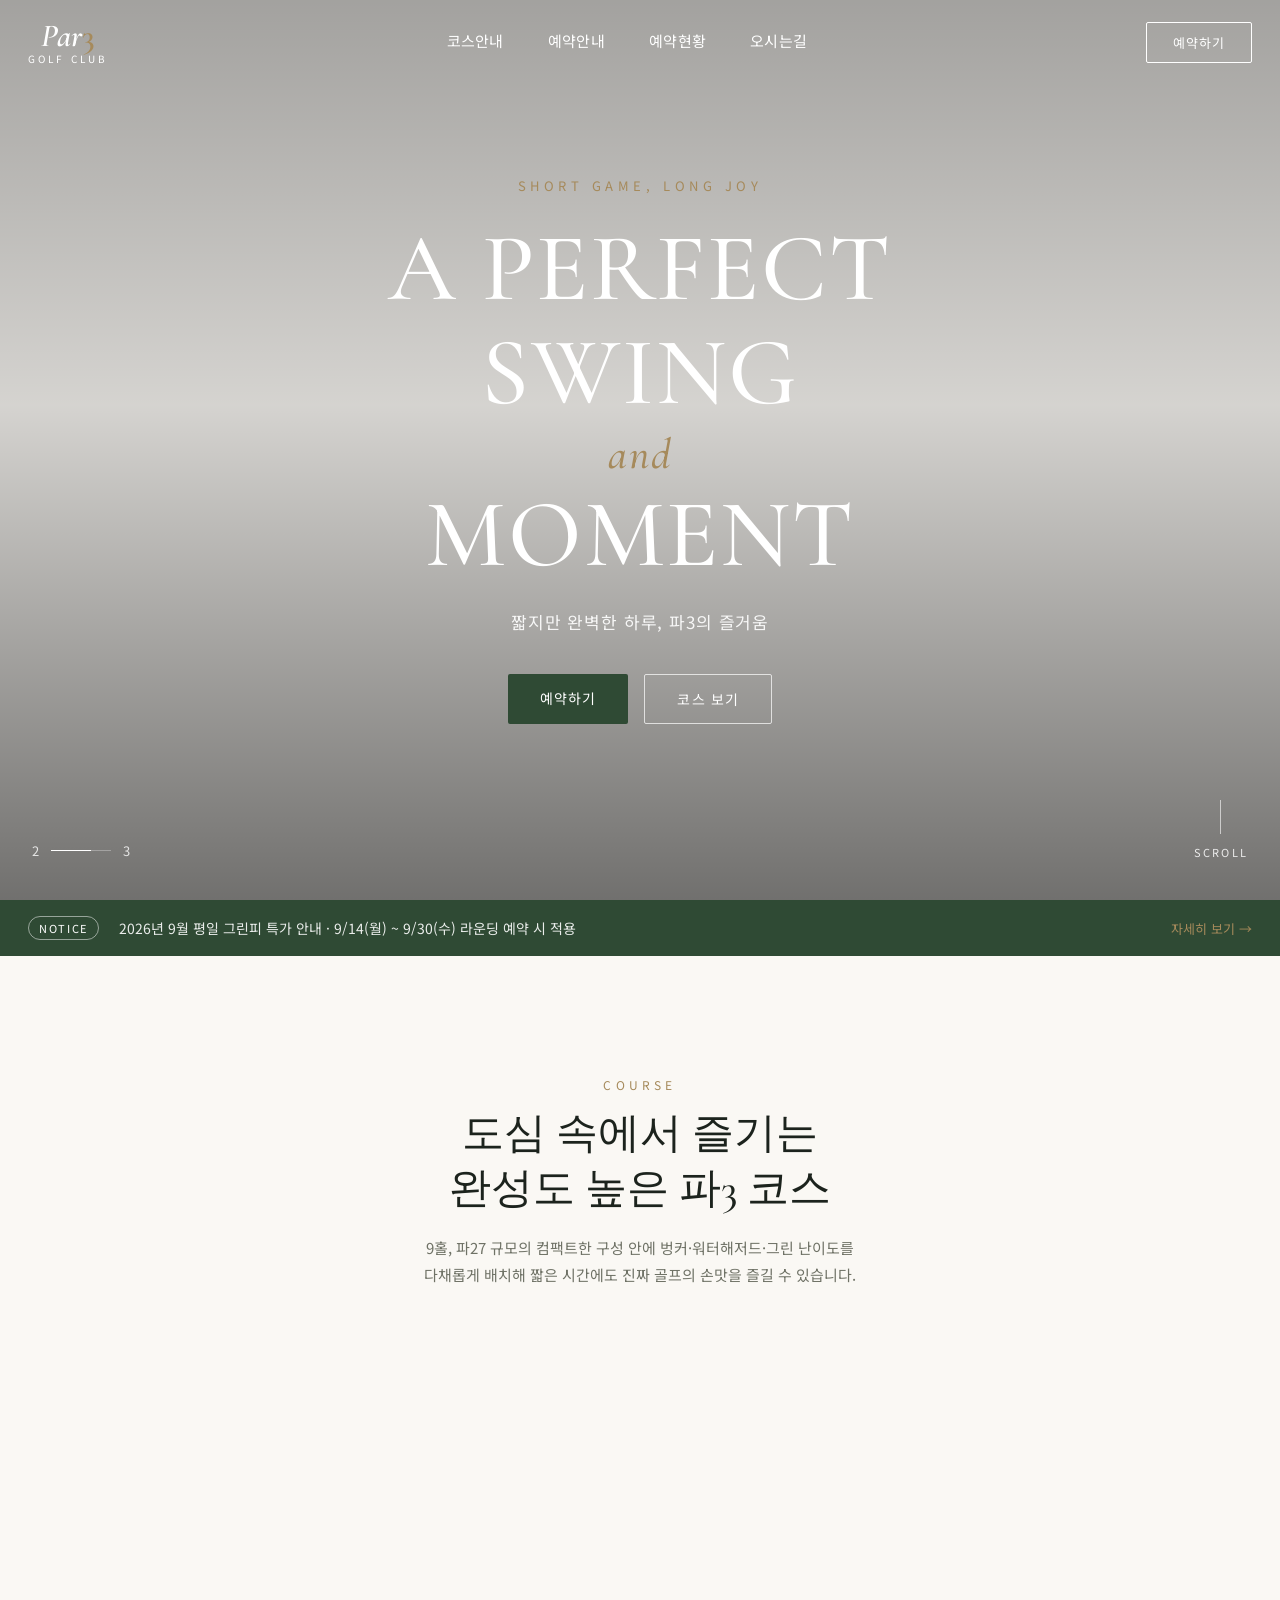
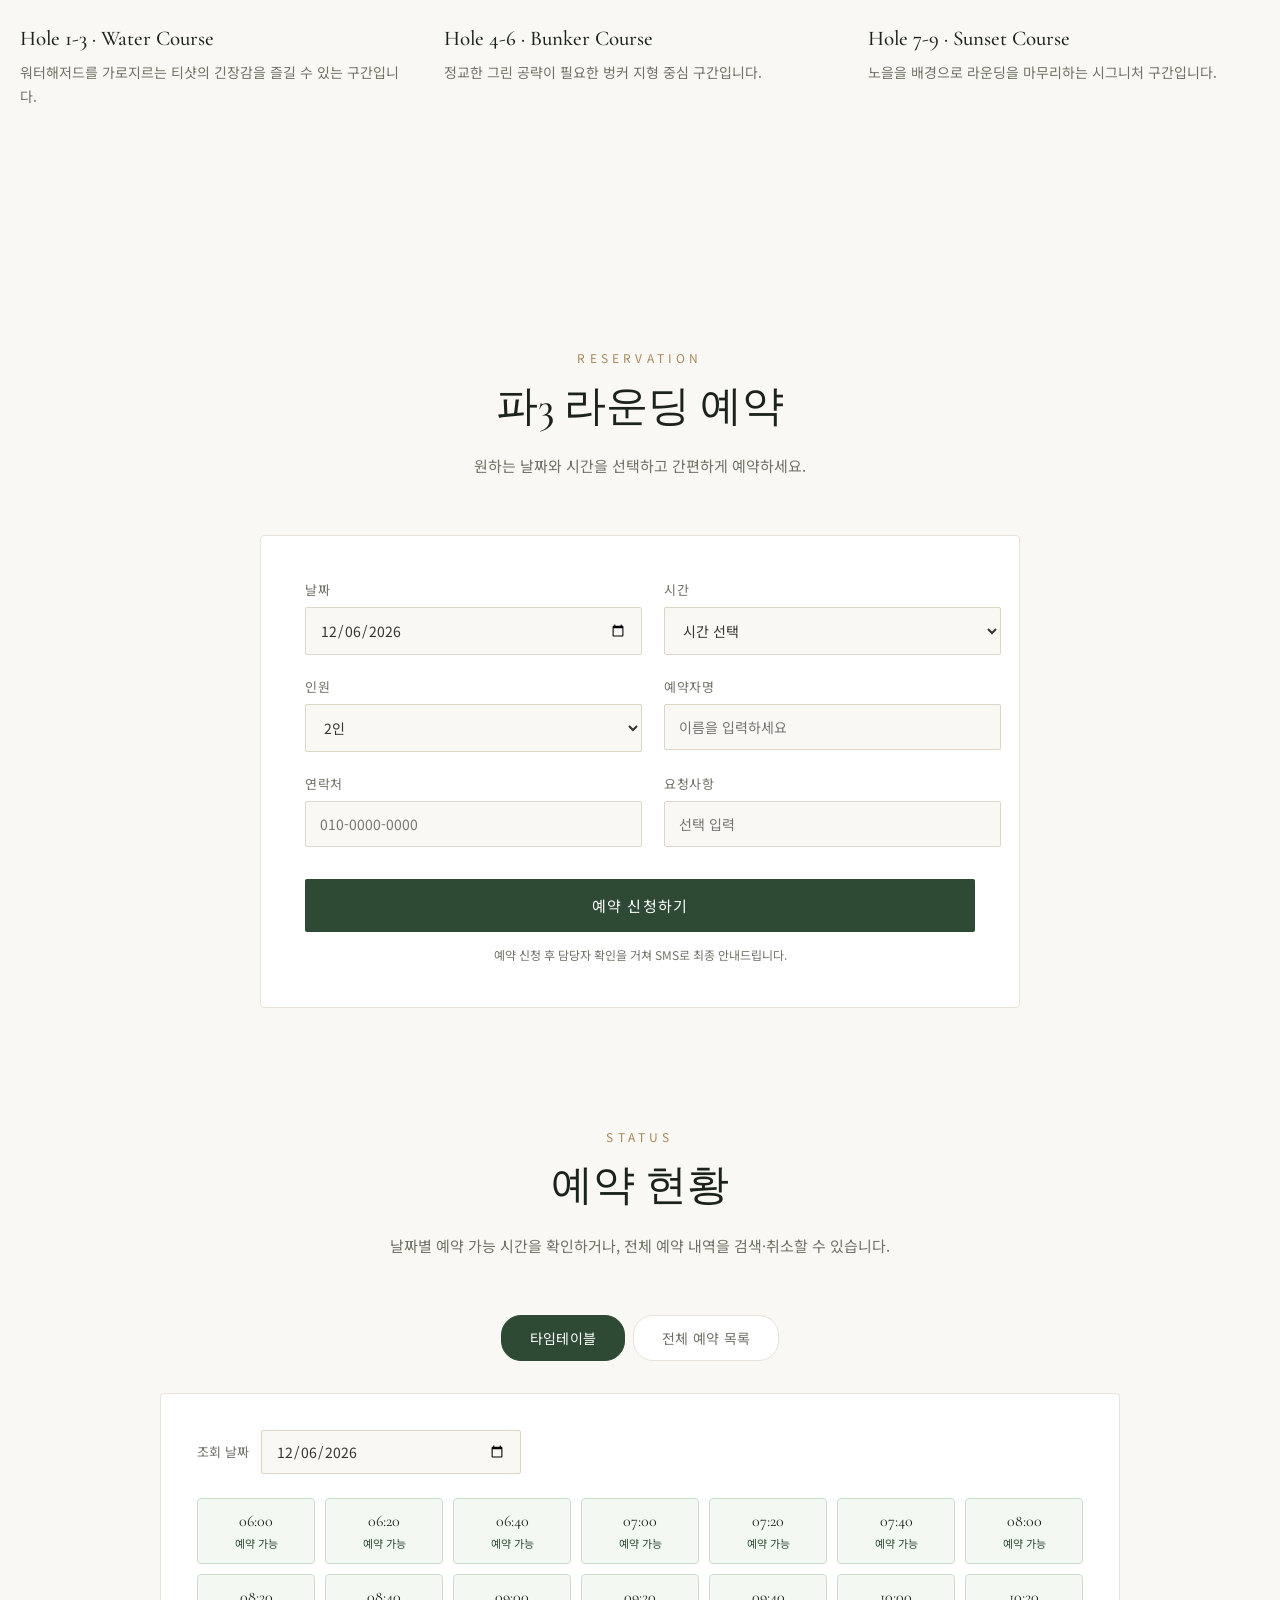
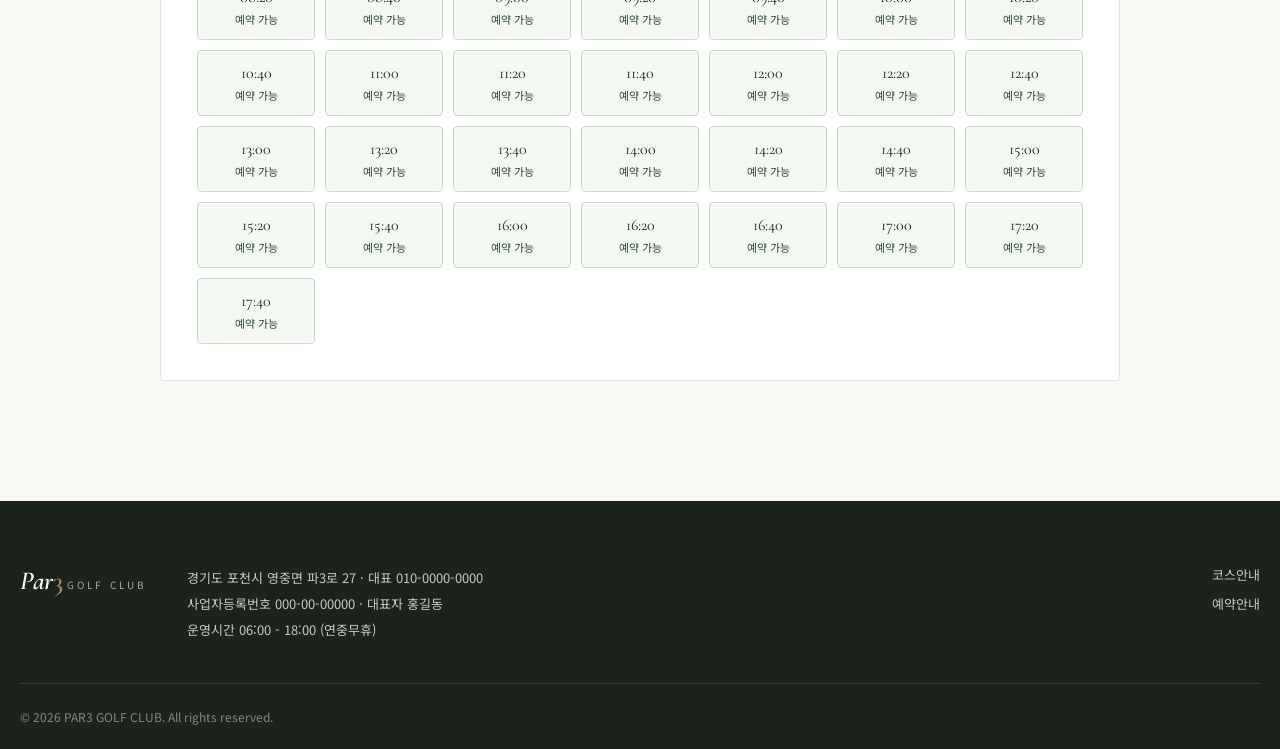
==== index.html @ cf3249df "Implement reservation system per requirements spec (FR-01~FR-07) - FR-01: localStorage 기반 예약 등록, 필수값" ====
<!DOCTYPE html>
<html lang="ko">
<head>
<meta charset="UTF-8">
<meta name="viewport" content="width=device-width, initial-scale=1.0">
<title>PAR3 GOLF CLUB | 파3 골프클럽 예약</title>
<link rel="preconnect" href="https://fonts.googleapis.com">
<link rel="preconnect" href="https://fonts.gstatic.com" crossorigin>
<link href="https://fonts.googleapis.com/css2?family=Cormorant+Garamond:ital,wght@0,400;0,500;0,600;1,500&family=Noto+Sans+KR:wght@300;400;500;600;700&display=swap" rel="stylesheet">
<link rel="stylesheet" href="css/style.css">
</head>
<body>

<!-- Header -->
<header class="header" id="header">
  <div class="header-inner">
    <button class="hamburger" id="hamburgerBtn" aria-label="메뉴 열기">
      <span></span><span></span><span></span>
    </button>

    <a href="#top" class="logo">
      <span class="logo-main">Par<em>3</em></span>
      <span class="logo-sub">GOLF CLUB</span>
    </a>

    <nav class="nav" id="mainNav">
      <a href="#course">코스안내</a>
      <a href="#reserve">예약안내</a>
      <a href="#status">예약현황</a>
      <a href="#location">오시는길</a>
    </nav>

    <a href="#reserve" class="btn btn-outline header-cta">예약하기</a>
  </div>
</header>

<!-- Mobile Nav Overlay -->
<div class="mobile-nav" id="mobileNav">
  <button class="mobile-nav-close" id="mobileNavClose" aria-label="메뉴 닫기">&times;</button>
  <nav>
    <a href="#course">코스안내</a>
    <a href="#reserve">예약안내</a>
    <a href="#status">예약현황</a>
    <a href="#location">오시는길</a>
  </nav>
</div>

<!-- Hero -->
<section class="hero" id="top">
  <div class="hero-slides" id="heroSlides">
    <div class="hero-slide is-active" style="background-image:url('https://images.unsplash.com/photo-1592919505780-303950717480?q=80&w=1920&auto=format&fit=crop')"></div>
    <div class="hero-slide" style="background-image:url('https://loremflickr.com/1920/1080/golfcourse?lock=201')"></div>
    <div class="hero-slide" style="background-image:url('https://loremflickr.com/1920/1080/golfcourse?lock=202')"></div>
  </div>
  <div class="hero-overlay"></div>

  <div class="hero-content">
    <p class="hero-eyebrow">SHORT GAME, LONG JOY</p>
    <h1 class="hero-title">A PERFECT<br>SWING<span class="hero-and">and</span>MOMENT</h1>
    <p class="hero-desc">짧지만 완벽한 하루, 파3의 즐거움</p>
    <div class="hero-actions">
      <a href="#reserve" class="btn btn-solid">예약하기</a>
      <a href="#course" class="btn btn-ghost">코스 보기</a>
    </div>
  </div>

  <div class="hero-pager">
    <span class="hero-pager-current" id="pagerCurrent">1</span>
    <span class="hero-pager-bar"><span id="pagerBar"></span></span>
    <span class="hero-pager-total">3</span>
  </div>

  <button class="scroll-down" id="scrollDown" aria-label="아래로 스크롤">
    <span></span>SCROLL
  </button>
</section>

<!-- Notice bar -->
<section class="notice">
  <div class="notice-inner">
    <span class="notice-tag">NOTICE</span>
    <p>2026년 9월 평일 그린피 특가 안내 · 9/14(월) ~ 9/30(수) 라운딩 예약 시 적용</p>
    <a href="#reserve">자세히 보기 →</a>
  </div>
</section>

<!-- Course intro -->
<section class="course" id="course">
  <div class="section-head">
    <p class="section-eyebrow">COURSE</p>
    <h2>도심 속에서 즐기는<br>완성도 높은 파3 코스</h2>
    <p class="section-desc">9홀, 파27 규모의 컴팩트한 구성 안에 벙커·워터해저드·그린 난이도를<br>다채롭게 배치해 짧은 시간에도 진짜 골프의 손맛을 즐길 수 있습니다.</p>
  </div>

  <div class="course-grid">
    <article class="course-card">
      <div class="course-card-img" style="background-image:url('https://loremflickr.com/1200/800/golfcourse?lock=101')"></div>
      <h3>Hole 1-3 &middot; Water Course</h3>
      <p>워터해저드를 가로지르는 티샷의 긴장감을 즐길 수 있는 구간입니다.</p>
    </article>
    <article class="course-card">
      <div class="course-card-img" style="background-image:url('https://loremflickr.com/1200/800/golfcourse?lock=102')"></div>
      <h3>Hole 4-6 &middot; Bunker Course</h3>
      <p>정교한 그린 공략이 필요한 벙커 지형 중심 구간입니다.</p>
    </article>
    <article class="course-card">
      <div class="course-card-img" style="background-image:url('https://loremflickr.com/1200/800/golfcourse?lock=103')"></div>
      <h3>Hole 7-9 &middot; Sunset Course</h3>
      <p>노을을 배경으로 라운딩을 마무리하는 시그니처 구간입니다.</p>
    </article>
  </div>
</section>

<!-- Reservation -->
<section class="reserve" id="reserve">
  <div class="section-head">
    <p class="section-eyebrow">RESERVATION</p>
    <h2>파3 라운딩 예약</h2>
    <p class="section-desc">원하는 날짜와 시간을 선택하고 간편하게 예약하세요.</p>
  </div>

  <form class="reserve-form" id="reserveForm" novalidate>
    <div class="form-grid">
      <div class="form-field">
        <label for="rDate">날짜</label>
        <input type="date" id="rDate" name="date" required>
      </div>
      <div class="form-field">
        <label for="rTime">시간</label>
        <select id="rTime" name="time" required>
          <option value="">시간 선택</option>
        </select>
      </div>
      <div class="form-field">
        <label for="rPeople">인원</label>
        <select id="rPeople" name="people" required>
          <option value="1">1인</option>
          <option value="2" selected>2인</option>
          <option value="3">3인</option>
          <option value="4">4인</option>
        </select>
      </div>
      <div class="form-field">
        <label for="rName">예약자명</label>
        <input type="text" id="rName" name="name" placeholder="이름을 입력하세요" required>
      </div>
      <div class="form-field">
        <label for="rPhone">연락처</label>
        <input type="tel" id="rPhone" name="phone" placeholder="010-0000-0000" required>
      </div>
      <div class="form-field">
        <label for="rRequest">요청사항</label>
        <input type="text" id="rRequest" name="request" placeholder="선택 입력">
      </div>
    </div>

    <p class="form-message" id="formMessage" role="alert"></p>
    <button type="submit" class="btn btn-solid form-submit">예약 신청하기</button>
    <p class="form-note">예약 신청 후 담당자 확인을 거쳐 SMS로 최종 안내드립니다.</p>
  </form>

  <div class="reserve-confirm" id="reserveConfirm">
    <div class="reserve-confirm-box">
      <span class="reserve-confirm-icon">&#10003;</span>
      <h3>예약 신청이 완료되었습니다</h3>
      <p id="confirmSummary"></p>
      <button type="button" class="btn btn-outline" id="confirmClose">닫기</button>
    </div>
  </div>
</section>

<!-- Reservation status -->
<section class="status" id="status">
  <div class="section-head">
    <p class="section-eyebrow">STATUS</p>
    <h2>예약 현황</h2>
    <p class="section-desc">날짜별 예약 가능 시간을 확인하거나, 전체 예약 내역을 검색·취소할 수 있습니다.</p>
  </div>

  <div class="status-tabs" role="tablist">
    <button type="button" class="tab-btn is-active" id="tabTimetableBtn" role="tab" aria-selected="true">타임테이블</button>
    <button type="button" class="tab-btn" id="tabListBtn" role="tab" aria-selected="false">전체 예약 목록</button>
  </div>

  <div class="status-panel" id="timetablePanel">
    <div class="status-panel-head">
      <label for="ttDate">조회 날짜</label>
      <input type="date" id="ttDate">
    </div>
    <div class="timetable-grid" id="timetableGrid"></div>
  </div>

  <div class="status-panel" id="listPanel" hidden>
    <div class="status-panel-head">
      <label for="searchInput" class="sr-only">이름 또는 연락처 검색</label>
      <input type="text" id="searchInput" placeholder="이름 또는 연락처로 검색">
    </div>
    <div class="table-wrap">
      <table class="reserve-table" id="reserveTable">
        <thead>
          <tr>
            <th>날짜</th><th>시간</th><th>이름</th><th>연락처</th><th>인원</th><th>요청사항</th><th></th>
          </tr>
        </thead>
        <tbody id="reserveTableBody"></tbody>
      </table>
    </div>
    <p class="empty-state" id="emptyState" hidden>예약 내역이 없습니다.</p>
  </div>
</section>

<!-- Location / Footer -->
<footer class="footer" id="location">
  <div class="footer-inner">
    <div class="footer-brand">
      <span class="logo-main">Par<em>3</em></span>
      <span class="logo-sub">GOLF CLUB</span>
    </div>
    <div class="footer-info">
      <p>경기도 포천시 영중면 파3로 27 · 대표 010-0000-0000</p>
      <p>사업자등록번호 000-00-00000 · 대표자 홍길동</p>
      <p>운영시간 06:00 - 18:00 (연중무휴)</p>
    </div>
    <div class="footer-links">
      <a href="#course">코스안내</a>
      <a href="#reserve">예약안내</a>
    </div>
  </div>
  <p class="footer-copy">&copy; 2026 PAR3 GOLF CLUB. All rights reserved.</p>
</footer>

<script src="js/main.js"></script>
</body>
</html>
---- css/style.css ----
:root {
  --color-bg: #faf8f4;
  --color-cream: #f3efe6;
  --color-dark: #1c231d;
  --color-green: #2f4a34;
  --color-green-light: #4a6b4f;
  --color-gold: #a68a5b;
  --color-text: #33362f;
  --color-text-light: #6f7266;
  --color-white: #ffffff;
  --font-serif: 'Cormorant Garamond', serif;
  --font-sans: 'Noto Sans KR', sans-serif;
  --header-h: 84px;
}

* { margin: 0; padding: 0; box-sizing: border-box; }

html { scroll-behavior: smooth; }

body {
  font-family: var(--font-sans);
  color: var(--color-text);
  background: var(--color-bg);
  overflow-x: hidden;
}

a { text-decoration: none; color: inherit; }
ul { list-style: none; }
button { font-family: inherit; cursor: pointer; border: none; background: none; }
img { max-width: 100%; display: block; }

.btn {
  display: inline-block;
  padding: 14px 32px;
  font-size: 14px;
  letter-spacing: 0.08em;
  border-radius: 2px;
  transition: all 0.25s ease;
  text-align: center;
}
.btn-solid {
  background: var(--color-green);
  color: var(--color-white);
}
.btn-solid:hover { background: var(--color-dark); }
.btn-outline {
  border: 1px solid var(--color-green);
  color: var(--color-green);
}
.btn-outline:hover { background: var(--color-green); color: var(--color-white); }
.btn-ghost {
  border: 1px solid rgba(255,255,255,0.7);
  color: #fff;
}
.btn-ghost:hover { background: rgba(255,255,255,0.15); }

/* ---------- Header ---------- */
.header {
  position: fixed;
  top: 0; left: 0; right: 0;
  height: var(--header-h);
  z-index: 100;
  background: transparent;
  transition: background 0.3s ease, box-shadow 0.3s ease;
}
.header.is-scrolled {
  background: rgba(250, 248, 244, 0.95);
  box-shadow: 0 2px 12px rgba(0,0,0,0.06);
}
.header-inner {
  max-width: 1280px;
  height: 100%;
  margin: 0 auto;
  padding: 0 28px;
  display: flex;
  align-items: center;
  justify-content: space-between;
}

.logo {
  display: flex;
  flex-direction: column;
  align-items: center;
  line-height: 1;
}
.logo-main {
  font-family: var(--font-serif);
  font-size: 32px;
  font-style: italic;
  font-weight: 600;
  color: var(--color-white);
  transition: color 0.3s ease;
}
.header.is-scrolled .logo-main { color: var(--color-green); }
.logo-main em { font-style: normal; color: var(--color-gold); }
.logo-sub {
  font-size: 10px;
  letter-spacing: 0.3em;
  color: var(--color-white);
  margin-top: 2px;
  transition: color 0.3s ease;
}
.header.is-scrolled .logo-sub { color: var(--color-text-light); }

.nav {
  display: flex;
  gap: 44px;
}
.nav a {
  font-size: 15px;
  color: var(--color-white);
  letter-spacing: 0.02em;
  position: relative;
  padding-bottom: 4px;
  transition: color 0.3s ease;
}
.header.is-scrolled .nav a { color: var(--color-text); }
.nav a::after {
  content: '';
  position: absolute;
  left: 0; bottom: 0;
  width: 0; height: 1px;
  background: currentColor;
  transition: width 0.25s ease;
}
.nav a:hover::after { width: 100%; }

.header-cta {
  padding: 10px 26px;
  font-size: 13px;
  border-color: var(--color-white);
  color: var(--color-white);
}
.header.is-scrolled .header-cta {
  border-color: var(--color-green);
  color: var(--color-green);
}
.header-cta:hover { background: var(--color-white); color: var(--color-green) !important; }

.hamburger {
  display: none;
  flex-direction: column;
  gap: 5px;
  width: 26px;
}
.hamburger span {
  display: block;
  height: 1.5px;
  background: var(--color-white);
  transition: background 0.3s ease;
}
.header.is-scrolled .hamburger span { background: var(--color-text); }

/* ---------- Mobile Nav ---------- */
.mobile-nav {
  position: fixed;
  inset: 0;
  background: var(--color-dark);
  z-index: 200;
  display: flex;
  align-items: center;
  justify-content: center;
  transform: translateY(-100%);
  transition: transform 0.4s ease;
}
.mobile-nav.is-open { transform: translateY(0); }
.mobile-nav nav {
  display: flex;
  flex-direction: column;
  gap: 32px;
  text-align: center;
}
.mobile-nav a {
  font-family: var(--font-serif);
  font-size: 30px;
  color: var(--color-white);
}
.mobile-nav-close {
  position: absolute;
  top: 24px; right: 28px;
  font-size: 36px;
  color: var(--color-white);
  line-height: 1;
}

/* ---------- Hero ---------- */
.hero {
  position: relative;
  height: 100vh;
  min-height: 560px;
  overflow: hidden;
  color: var(--color-white);
}
.hero-slides { position: absolute; inset: 0; }
.hero-slide {
  position: absolute; inset: 0;
  background-size: cover;
  background-position: center;
  opacity: 0;
  transition: opacity 1.2s ease;
}
.hero-slide.is-active { opacity: 1; }
.hero-overlay {
  position: absolute; inset: 0;
  background: linear-gradient(180deg, rgba(0,0,0,0.35) 0%, rgba(0,0,0,0.15) 45%, rgba(0,0,0,0.55) 100%);
}
.hero-content {
  position: relative;
  z-index: 2;
  height: 100%;
  display: flex;
  flex-direction: column;
  align-items: center;
  justify-content: center;
  text-align: center;
  padding: 0 20px;
}
.hero-eyebrow {
  font-size: 13px;
  letter-spacing: 0.35em;
  color: var(--color-gold);
  margin-bottom: 22px;
}
.hero-title {
  font-family: var(--font-serif);
  font-weight: 500;
  font-size: clamp(42px, 8vw, 96px);
  line-height: 1.08;
  letter-spacing: 0.02em;
}
.hero-and {
  display: block;
  font-style: italic;
  font-size: 0.45em;
  margin: 6px 0;
  color: var(--color-gold);
}
.hero-desc {
  margin-top: 22px;
  font-size: 17px;
  letter-spacing: 0.05em;
  color: rgba(255,255,255,0.9);
}
.hero-actions {
  margin-top: 40px;
  display: flex;
  gap: 16px;
}

.hero-pager {
  position: absolute;
  left: 32px; bottom: 40px;
  z-index: 2;
  display: flex;
  align-items: center;
  gap: 12px;
  font-size: 13px;
  color: rgba(255,255,255,0.8);
}
.hero-pager-bar {
  width: 60px; height: 1px;
  background: rgba(255,255,255,0.3);
  position: relative;
}
.hero-pager-bar span {
  position: absolute; left: 0; top: 0;
  height: 100%;
  background: var(--color-white);
  transition: width 0.3s ease;
}

.scroll-down {
  position: absolute;
  right: 32px; bottom: 40px;
  z-index: 2;
  display: flex;
  flex-direction: column;
  align-items: center;
  gap: 10px;
  font-size: 11px;
  letter-spacing: 0.2em;
  color: rgba(255,255,255,0.85);
}
.scroll-down span {
  width: 1px; height: 34px;
  background: rgba(255,255,255,0.6);
  position: relative;
  overflow: hidden;
}
.scroll-down span::after {
  content: '';
  position: absolute;
  left: 0; top: -100%;
  width: 100%; height: 100%;
  background: var(--color-gold);
  animation: scrollLine 1.8s ease-in-out infinite;
}
@keyframes scrollLine {
  0% { top: -100%; }
  60% { top: 100%; }
  100% { top: 100%; }
}

/* ---------- Notice ---------- */
.notice { background: var(--color-green); color: var(--color-white); }
.notice-inner {
  max-width: 1280px;
  margin: 0 auto;
  padding: 16px 28px;
  display: flex;
  align-items: center;
  gap: 20px;
  font-size: 14px;
}
.notice-tag {
  font-size: 11px;
  letter-spacing: 0.15em;
  border: 1px solid rgba(255,255,255,0.5);
  padding: 3px 10px;
  border-radius: 20px;
  flex-shrink: 0;
}
.notice-inner p { flex: 1; color: rgba(255,255,255,0.9); }
.notice-inner a { flex-shrink: 0; color: var(--color-gold); font-size: 13px; }

/* ---------- Section head ---------- */
.section-head {
  max-width: 700px;
  margin: 0 auto 56px;
  text-align: center;
  padding: 0 20px;
}
.section-eyebrow {
  font-size: 12px;
  letter-spacing: 0.35em;
  color: var(--color-gold);
  margin-bottom: 14px;
}
.section-head h2 {
  font-family: var(--font-serif);
  font-weight: 500;
  font-size: clamp(28px, 4vw, 42px);
  line-height: 1.3;
  color: var(--color-dark);
}
.section-head.light h2 { color: var(--color-white); }
.section-head.light .section-desc { color: rgba(255,255,255,0.75); }
.section-desc {
  margin-top: 18px;
  font-size: 15px;
  line-height: 1.8;
  color: var(--color-text-light);
}

/* ---------- Course ---------- */
.course { padding: 120px 20px; max-width: 1280px; margin: 0 auto; }
.course-grid {
  display: grid;
  grid-template-columns: repeat(3, 1fr);
  gap: 32px;
}
.course-card-img {
  height: 260px;
  background-size: cover;
  background-position: center;
  margin-bottom: 22px;
  transition: transform 0.4s ease;
  overflow: hidden;
}
.course-card:hover .course-card-img { transform: scale(1.04); }
.course-card h3 {
  font-family: var(--font-serif);
  font-weight: 500;
  font-size: 21px;
  margin-bottom: 10px;
  color: var(--color-dark);
}
.course-card p {
  font-size: 14px;
  color: var(--color-text-light);
  line-height: 1.7;
}

/* ---------- Reserve ---------- */
.reserve { padding: 120px 20px; max-width: 800px; margin: 0 auto; position: relative; }
.reserve-form {
  background: var(--color-white);
  border: 1px solid #e8e3d8;
  padding: 44px;
  border-radius: 4px;
}
.form-grid {
  display: grid;
  grid-template-columns: repeat(2, 1fr);
  gap: 22px;
}
.form-field { display: flex; flex-direction: column; gap: 8px; }
.form-field label {
  font-size: 13px;
  letter-spacing: 0.05em;
  color: var(--color-text-light);
}
.form-field input, .form-field select {
  border: 1px solid #ddd6c5;
  padding: 12px 14px;
  font-size: 14px;
  font-family: inherit;
  border-radius: 2px;
  background: var(--color-bg);
  color: var(--color-text);
  transition: border-color 0.2s ease;
}
.form-field input:focus, .form-field select:focus {
  outline: none;
  border-color: var(--color-green);
}
.form-field.error input, .form-field.error select { border-color: #b5533f; }
.form-submit {
  width: 100%;
  margin-top: 32px;
  padding: 16px;
  font-size: 15px;
}
.form-note {
  margin-top: 14px;
  font-size: 12px;
  color: var(--color-text-light);
  text-align: center;
}
.form-message {
  display: none;
  margin-top: 20px;
  padding: 12px 16px;
  font-size: 13px;
  border-radius: 2px;
  text-align: center;
}
.form-message.is-visible { display: block; }
.form-message.is-error {
  background: #fbeae5;
  color: #9a4331;
  border: 1px solid #e6c3b6;
}
.form-message.is-success {
  background: #eaf1ea;
  color: var(--color-green);
  border: 1px solid #c9dcc9;
}

.reserve-confirm {
  position: fixed;
  inset: 0;
  background: rgba(28, 35, 29, 0.55);
  z-index: 300;
  display: none;
  align-items: center;
  justify-content: center;
  padding: 20px;
}
.reserve-confirm.is-open { display: flex; }
.reserve-confirm-box {
  background: var(--color-white);
  padding: 48px 40px;
  max-width: 380px;
  width: 100%;
  text-align: center;
  border-radius: 4px;
}
.reserve-confirm-icon {
  display: inline-flex;
  align-items: center;
  justify-content: center;
  width: 56px; height: 56px;
  border-radius: 50%;
  background: var(--color-green);
  color: var(--color-white);
  font-size: 24px;
  margin-bottom: 20px;
}
.reserve-confirm-box h3 {
  font-family: var(--font-serif);
  font-size: 22px;
  margin-bottom: 14px;
  color: var(--color-dark);
}
.reserve-confirm-box p {
  font-size: 14px;
  color: var(--color-text-light);
  line-height: 1.8;
  margin-bottom: 26px;
  white-space: pre-line;
}

/* ---------- Status (Timetable & Reservation list) ---------- */
.status { padding: 0 20px 120px; max-width: 1000px; margin: 0 auto; }
.sr-only {
  position: absolute; width: 1px; height: 1px;
  padding: 0; margin: -1px; overflow: hidden;
  clip: rect(0,0,0,0); white-space: nowrap; border: 0;
}
.status-tabs {
  display: flex;
  gap: 8px;
  justify-content: center;
  margin-bottom: 32px;
}
.tab-btn {
  padding: 12px 28px;
  font-size: 14px;
  letter-spacing: 0.02em;
  color: var(--color-text-light);
  border: 1px solid #e8e3d8;
  border-radius: 20px;
  background: var(--color-white);
  transition: all 0.2s ease;
}
.tab-btn.is-active {
  background: var(--color-green);
  border-color: var(--color-green);
  color: var(--color-white);
}
.status-panel {
  background: var(--color-white);
  border: 1px solid #e8e3d8;
  border-radius: 4px;
  padding: 36px;
}
.status-panel-head {
  display: flex;
  align-items: center;
  gap: 12px;
  margin-bottom: 24px;
}
.status-panel-head label {
  font-size: 13px;
  color: var(--color-text-light);
}
.status-panel-head input {
  border: 1px solid #ddd6c5;
  padding: 10px 14px;
  font-size: 14px;
  font-family: inherit;
  border-radius: 2px;
  background: var(--color-bg);
  color: var(--color-text);
  flex: 1;
  max-width: 260px;
}
.status-panel-head input:focus { outline: none; border-color: var(--color-green); }

.timetable-grid {
  display: grid;
  grid-template-columns: repeat(auto-fill, minmax(110px, 1fr));
  gap: 10px;
}
.tt-slot {
  border: 1px solid #e8e3d8;
  border-radius: 4px;
  padding: 12px 8px;
  text-align: center;
  background: var(--color-bg);
}
.tt-slot-time {
  font-family: var(--font-serif);
  font-size: 16px;
  color: var(--color-dark);
  margin-bottom: 4px;
}
.tt-slot-status {
  font-size: 11px;
  color: var(--color-text-light);
  word-break: break-all;
}
.tt-slot.is-available { border-color: #c9dcc9; background: #f3f8f3; }
.tt-slot.is-available .tt-slot-status { color: var(--color-green); }
.tt-slot.is-booked { background: #f1f0eb; }
.tt-slot.is-booked .tt-slot-status { color: #9a8f7a; }

.table-wrap { overflow-x: auto; }
.reserve-table {
  width: 100%;
  border-collapse: collapse;
  font-size: 13px;
  min-width: 640px;
}
.reserve-table th, .reserve-table td {
  padding: 12px 10px;
  text-align: left;
  border-bottom: 1px solid #eee7d9;
  white-space: nowrap;
}
.reserve-table th {
  color: var(--color-text-light);
  font-weight: 500;
  font-size: 12px;
  letter-spacing: 0.04em;
}
.reserve-table td.memo-cell { white-space: normal; max-width: 200px; }
.cancel-btn {
  font-size: 12px;
  color: #9a4331;
  border: 1px solid #e6c3b6;
  padding: 5px 12px;
  border-radius: 20px;
}
.cancel-btn:hover { background: #fbeae5; }
.empty-state {
  text-align: center;
  padding: 40px 0;
  font-size: 14px;
  color: var(--color-text-light);
}

/* ---------- Footer ---------- */
.footer { background: var(--color-dark); color: rgba(255,255,255,0.75); padding: 64px 20px 24px; }
.footer-inner {
  max-width: 1280px;
  margin: 0 auto;
  display: grid;
  grid-template-columns: auto 1fr auto;
  gap: 40px;
  align-items: start;
  padding-bottom: 40px;
  border-bottom: 1px solid rgba(255,255,255,0.12);
}
.footer-brand .logo-main { color: var(--color-white); font-size: 26px; }
.footer-brand .logo-sub { color: rgba(255,255,255,0.6); }
.footer-info p { font-size: 13px; line-height: 2; }
.footer-links { display: flex; flex-direction: column; gap: 10px; font-size: 13px; }
.footer-links a:hover { color: var(--color-gold); }
.footer-copy {
  max-width: 1280px;
  margin: 24px auto 0;
  font-size: 12px;
  color: rgba(255,255,255,0.45);
}

/* ---------- Responsive ---------- */
@media (max-width: 960px) {
  .nav, .header-cta { display: none; }
  .hamburger { display: flex; }
  .course-grid { grid-template-columns: 1fr; }
  .form-grid { grid-template-columns: 1fr; }
  .footer-inner { grid-template-columns: 1fr; gap: 24px; }
}

@media (max-width: 520px) {
  .hero-actions { flex-direction: column; width: 100%; }
  .hero-actions .btn { width: 100%; }
  .notice-inner { flex-direction: column; align-items: flex-start; gap: 8px; }
  .status-panel { padding: 24px 18px; }
  .timetable-grid { grid-template-columns: repeat(auto-fill, minmax(84px, 1fr)); }
  .status-tabs { flex-wrap: wrap; }
}
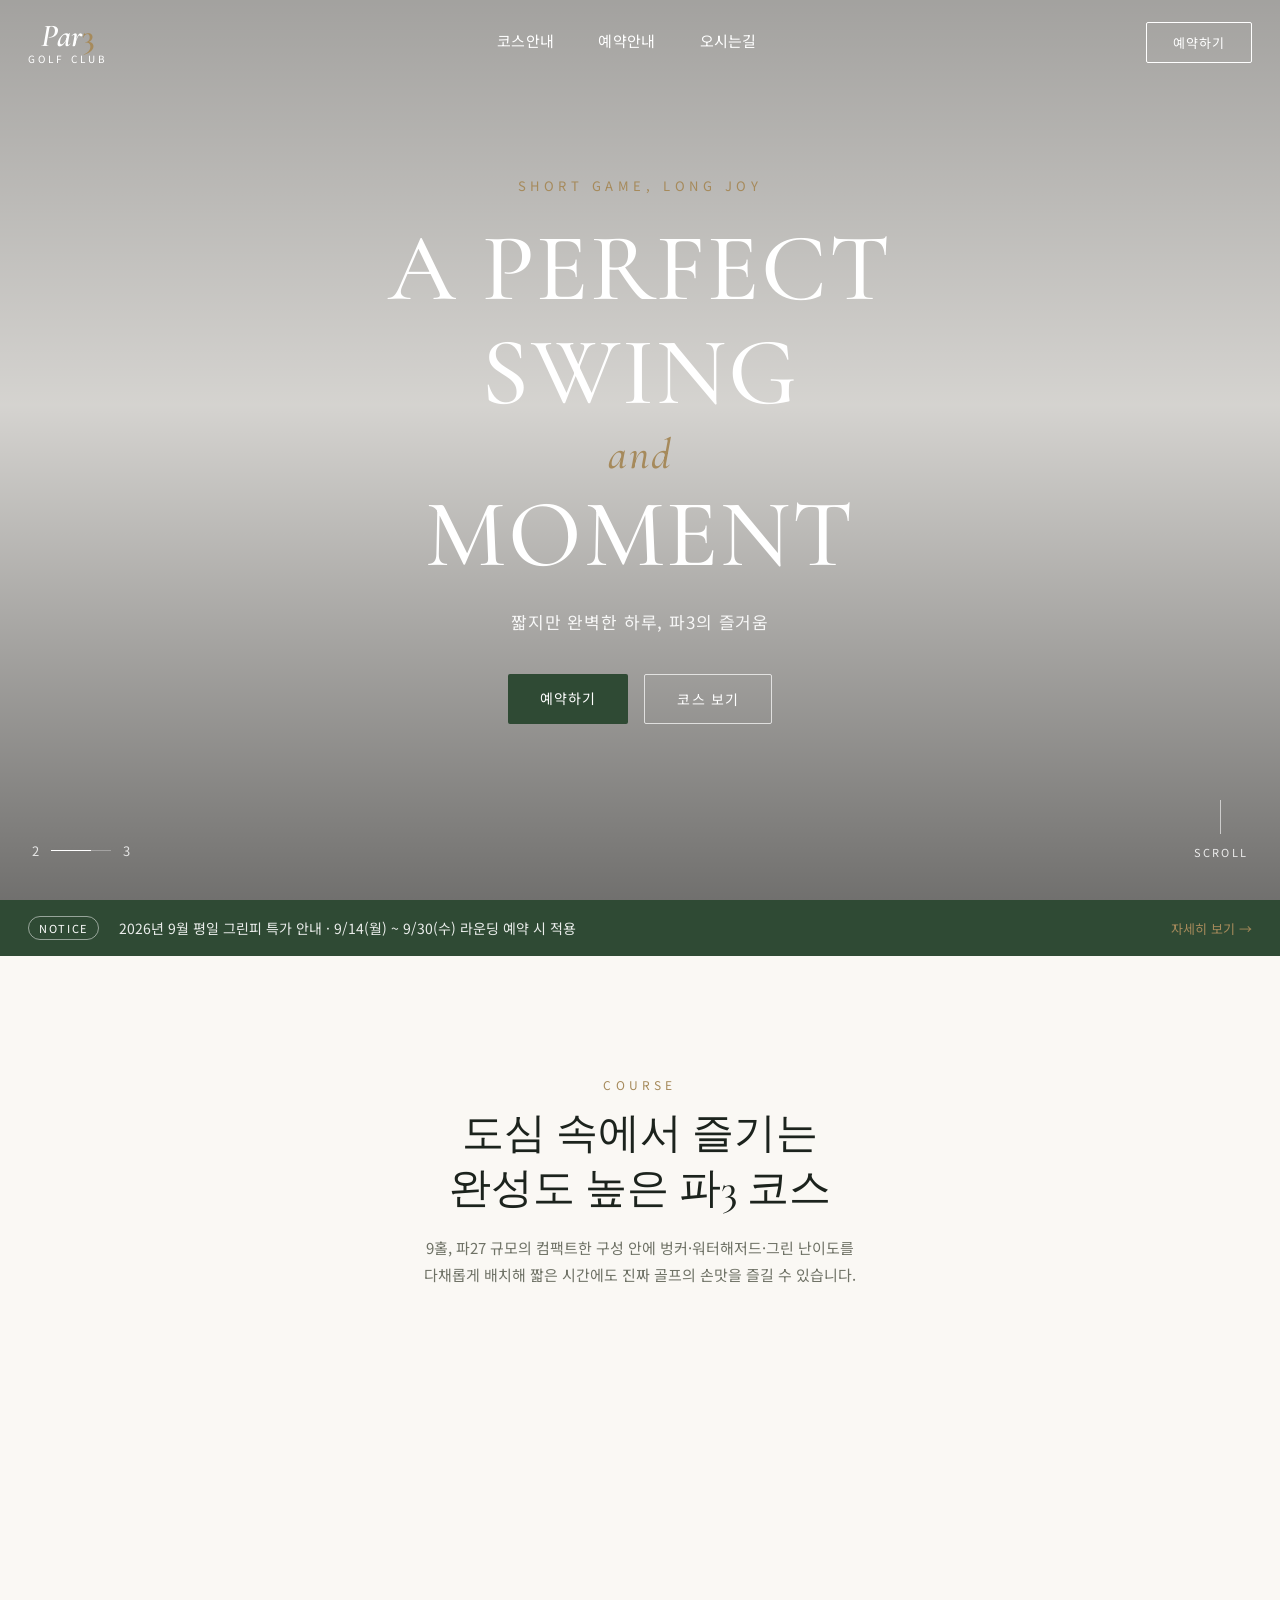
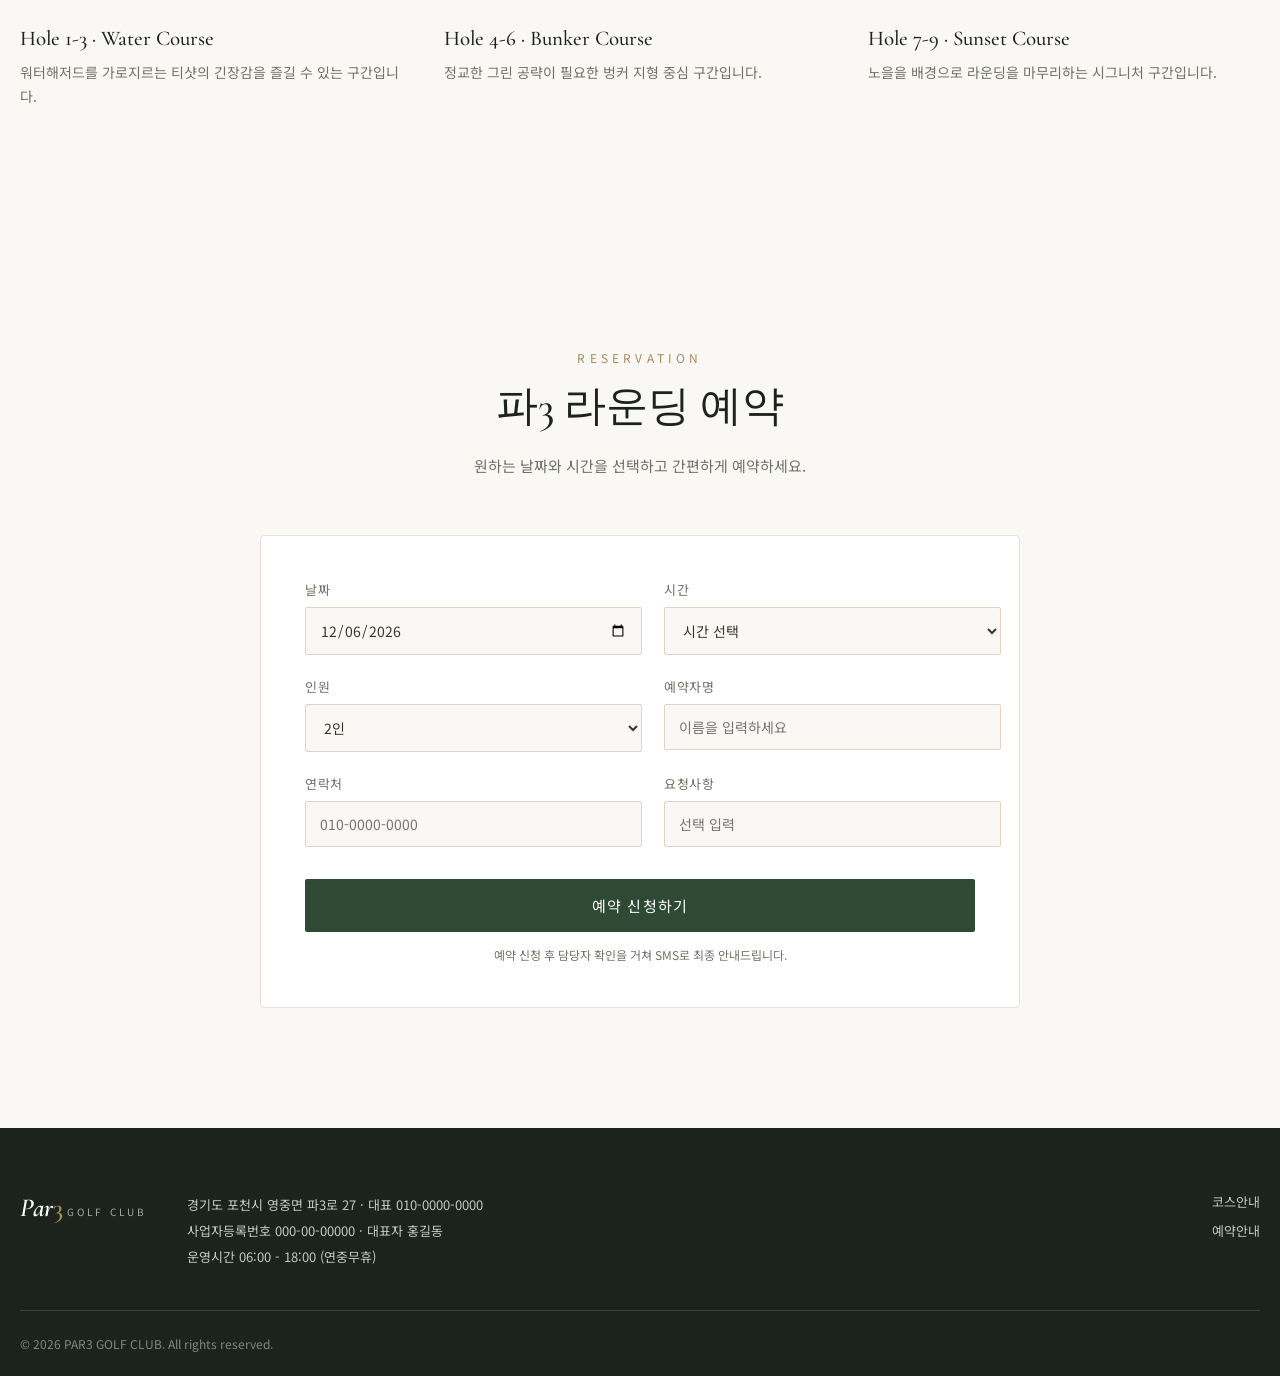
==== commit 573ad6ab: "Move reservation status to password-gated admin page - Split shared data layer into js/data.js (used" ====
--- a/index.html
+++ b/index.html
@@ -26,7 +26,6 @@
     <nav class="nav" id="mainNav">
       <a href="#course">코스안내</a>
       <a href="#reserve">예약안내</a>
-      <a href="#status">예약현황</a>
       <a href="#location">오시는길</a>
     </nav>
 
@@ -40,7 +39,6 @@
   <nav>
     <a href="#course">코스안내</a>
     <a href="#reserve">예약안내</a>
-    <a href="#status">예약현황</a>
     <a href="#location">오시는길</a>
   </nav>
 </div>
@@ -169,46 +167,6 @@
   </div>
 </section>
 
-<!-- Reservation status -->
-<section class="status" id="status">
-  <div class="section-head">
-    <p class="section-eyebrow">STATUS</p>
-    <h2>예약 현황</h2>
-    <p class="section-desc">날짜별 예약 가능 시간을 확인하거나, 전체 예약 내역을 검색·취소할 수 있습니다.</p>
-  </div>
-
-  <div class="status-tabs" role="tablist">
-    <button type="button" class="tab-btn is-active" id="tabTimetableBtn" role="tab" aria-selected="true">타임테이블</button>
-    <button type="button" class="tab-btn" id="tabListBtn" role="tab" aria-selected="false">전체 예약 목록</button>
-  </div>
-
-  <div class="status-panel" id="timetablePanel">
-    <div class="status-panel-head">
-      <label for="ttDate">조회 날짜</label>
-      <input type="date" id="ttDate">
-    </div>
-    <div class="timetable-grid" id="timetableGrid"></div>
-  </div>
-
-  <div class="status-panel" id="listPanel" hidden>
-    <div class="status-panel-head">
-      <label for="searchInput" class="sr-only">이름 또는 연락처 검색</label>
-      <input type="text" id="searchInput" placeholder="이름 또는 연락처로 검색">
-    </div>
-    <div class="table-wrap">
-      <table class="reserve-table" id="reserveTable">
-        <thead>
-          <tr>
-            <th>날짜</th><th>시간</th><th>이름</th><th>연락처</th><th>인원</th><th>요청사항</th><th></th>
-          </tr>
-        </thead>
-        <tbody id="reserveTableBody"></tbody>
-      </table>
-    </div>
-    <p class="empty-state" id="emptyState" hidden>예약 내역이 없습니다.</p>
-  </div>
-</section>
-
 <!-- Location / Footer -->
 <footer class="footer" id="location">
   <div class="footer-inner">
@@ -229,6 +187,7 @@
   <p class="footer-copy">&copy; 2026 PAR3 GOLF CLUB. All rights reserved.</p>
 </footer>
 
+<script src="js/data.js"></script>
 <script src="js/main.js"></script>
 </body>
 </html>
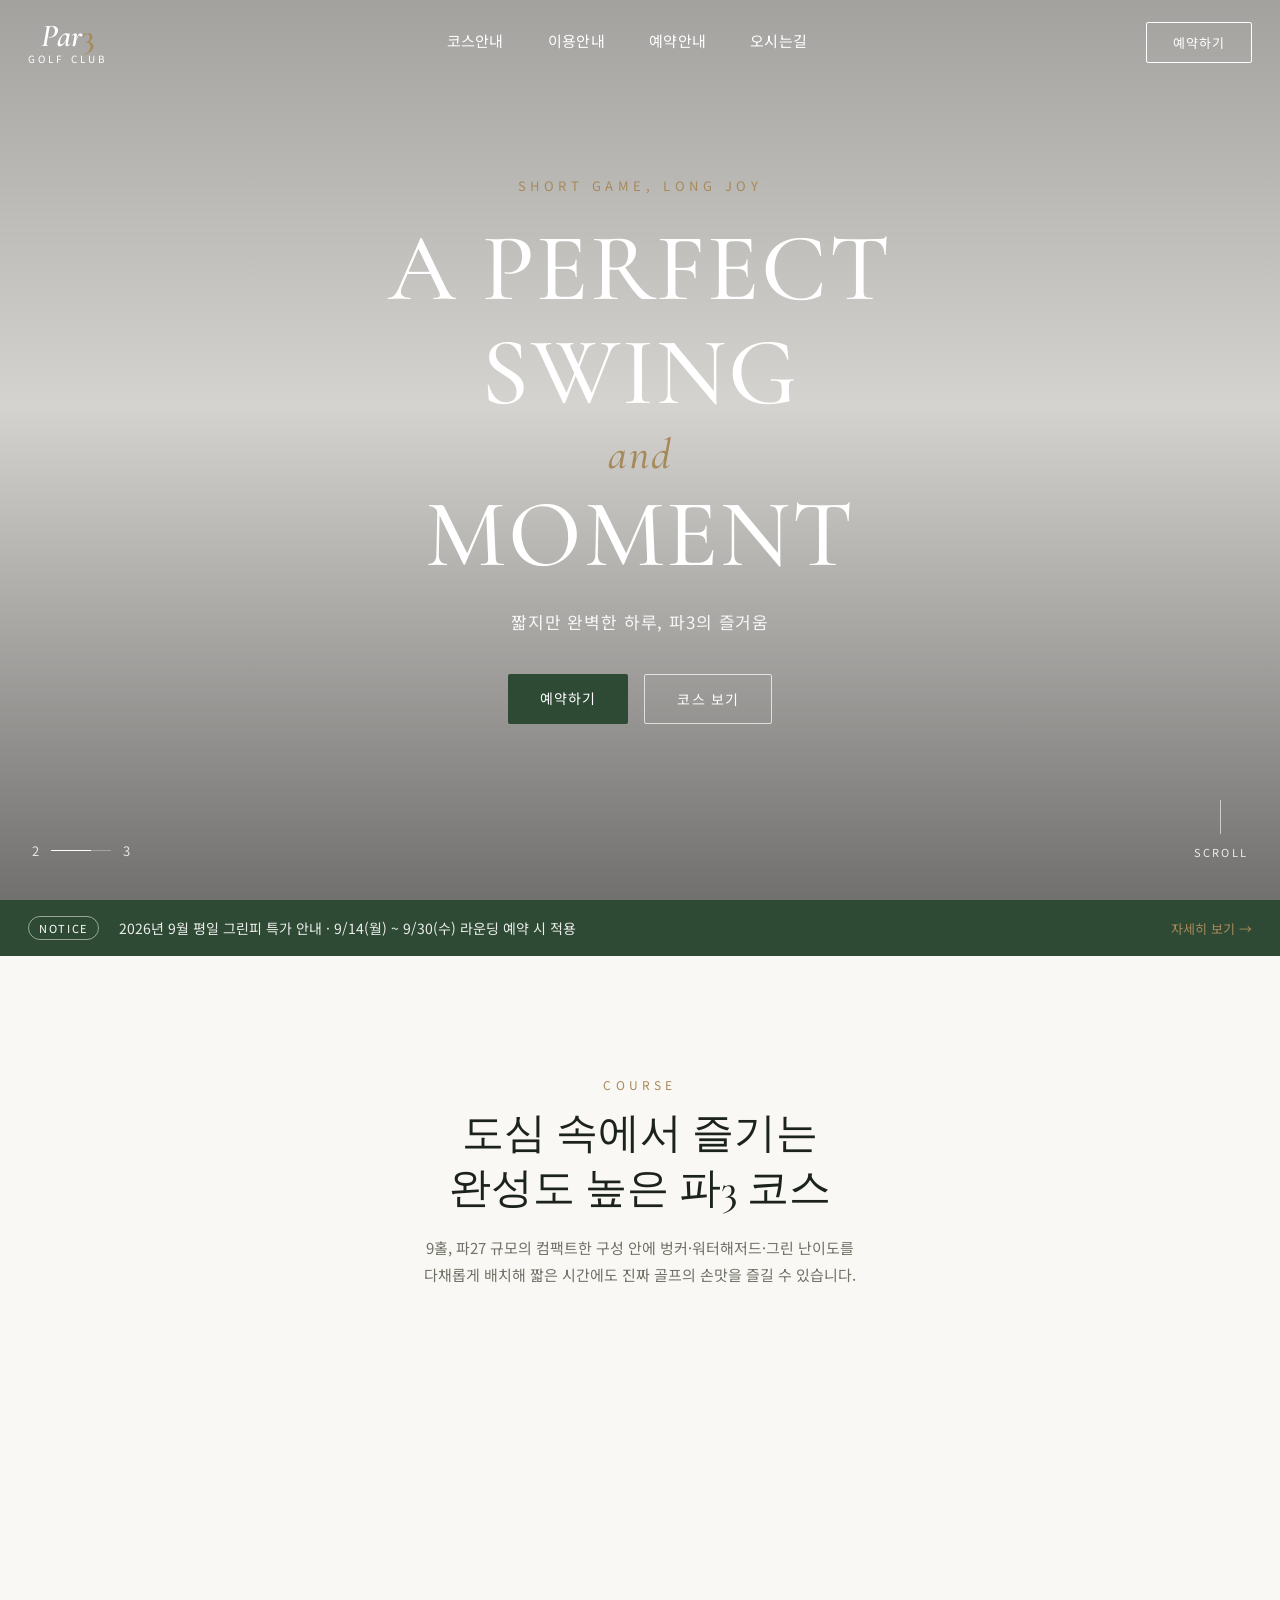
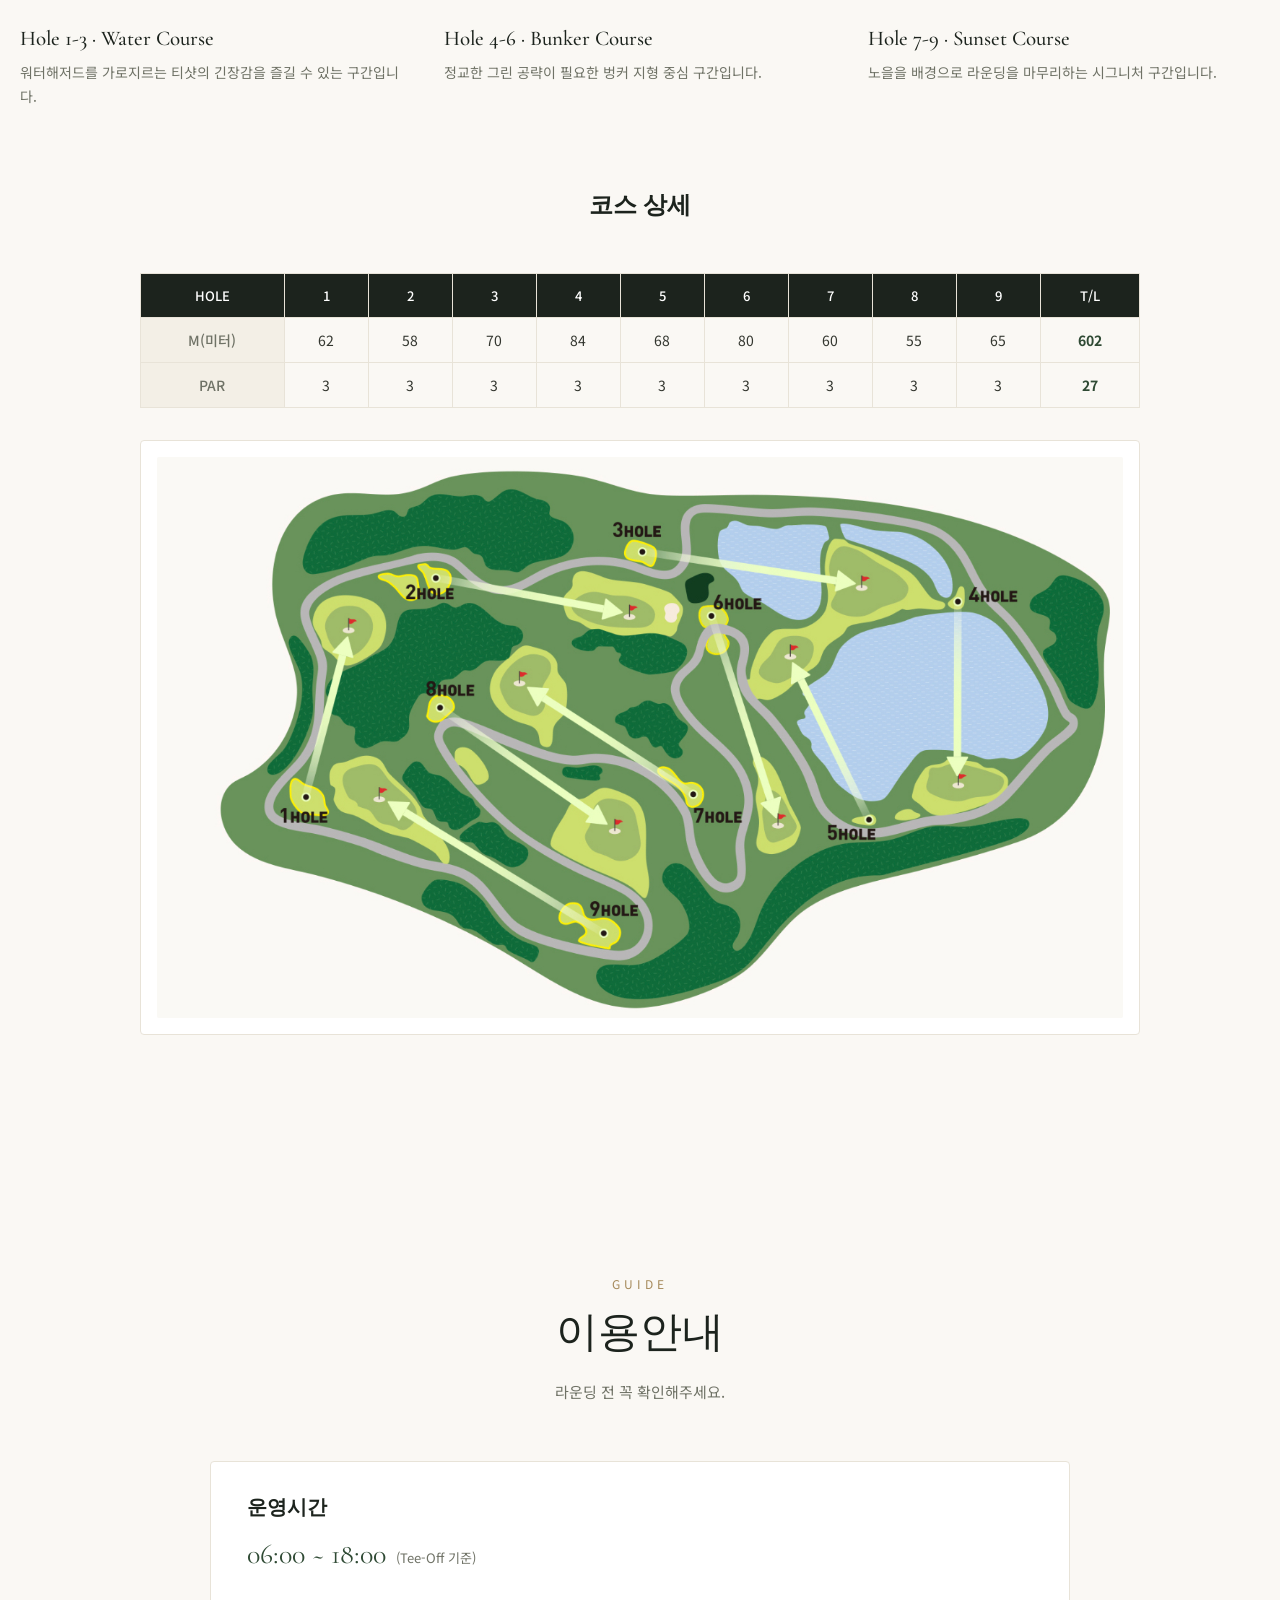
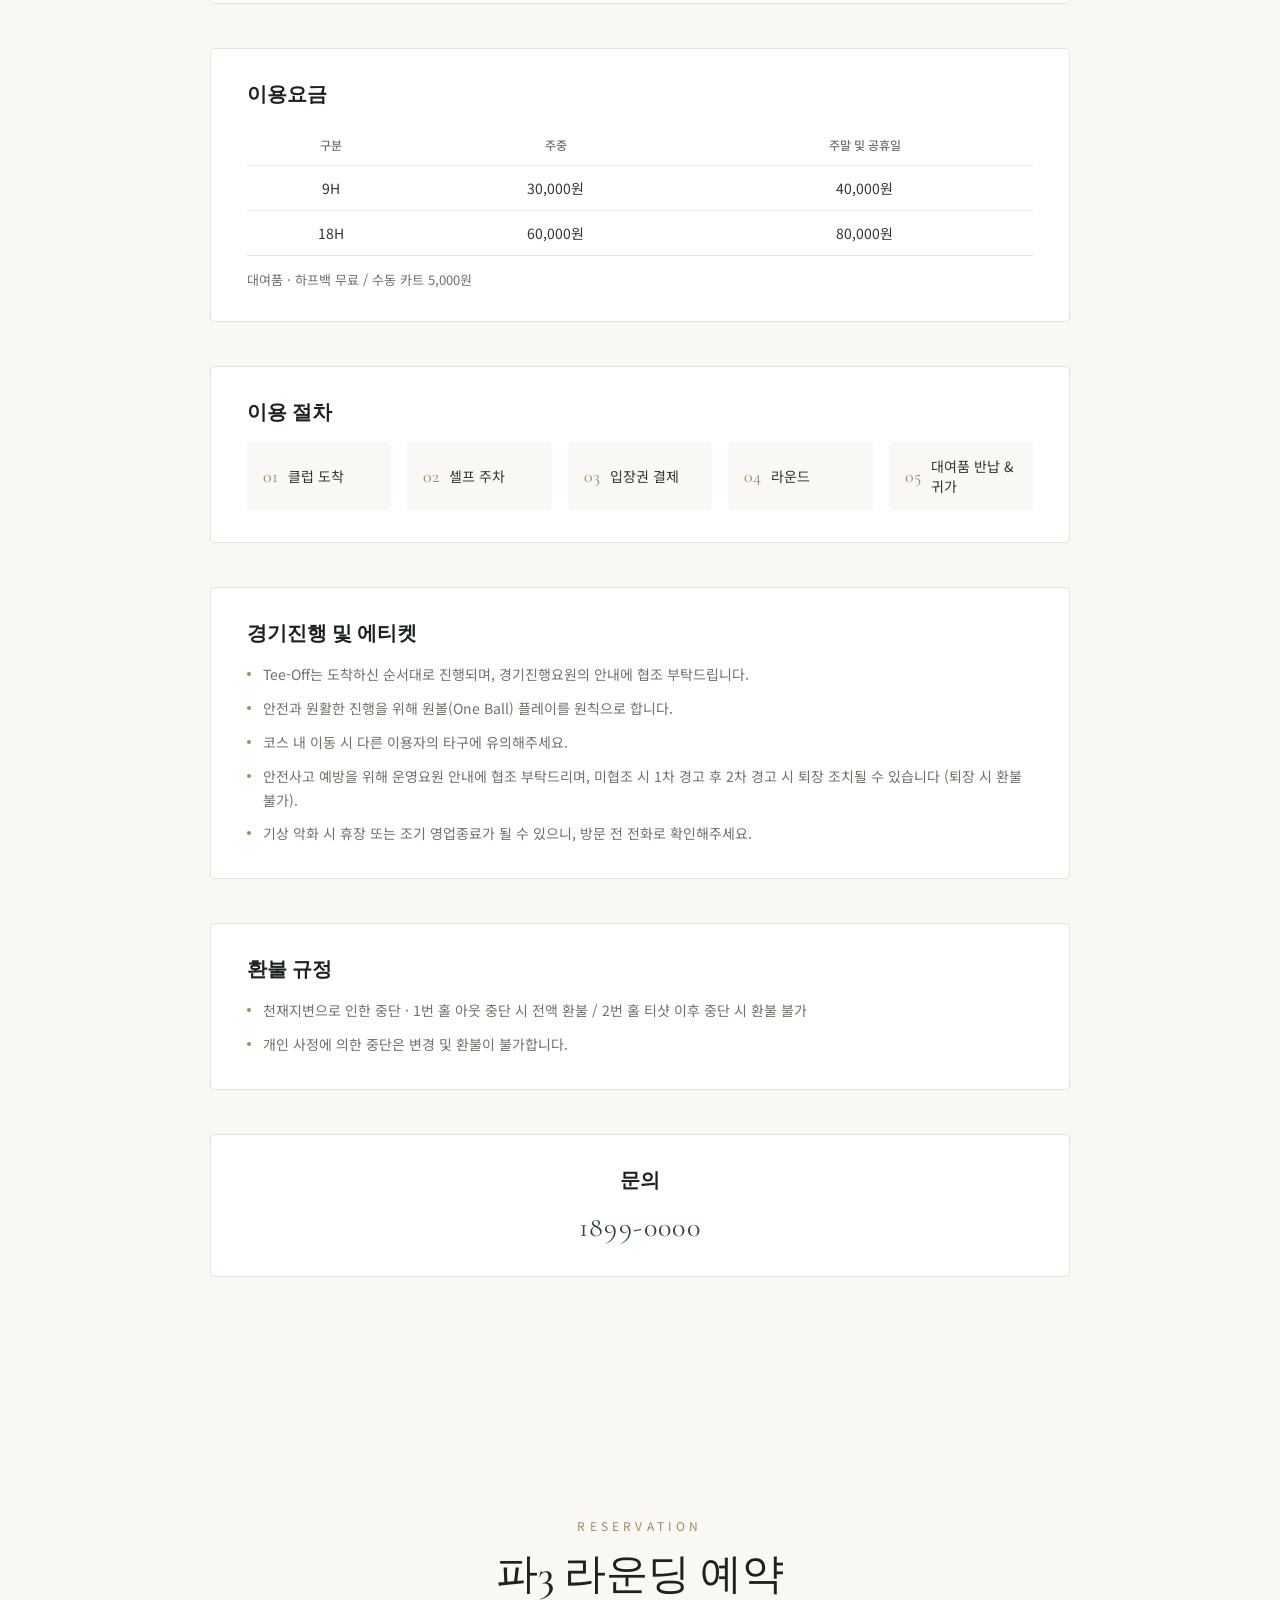
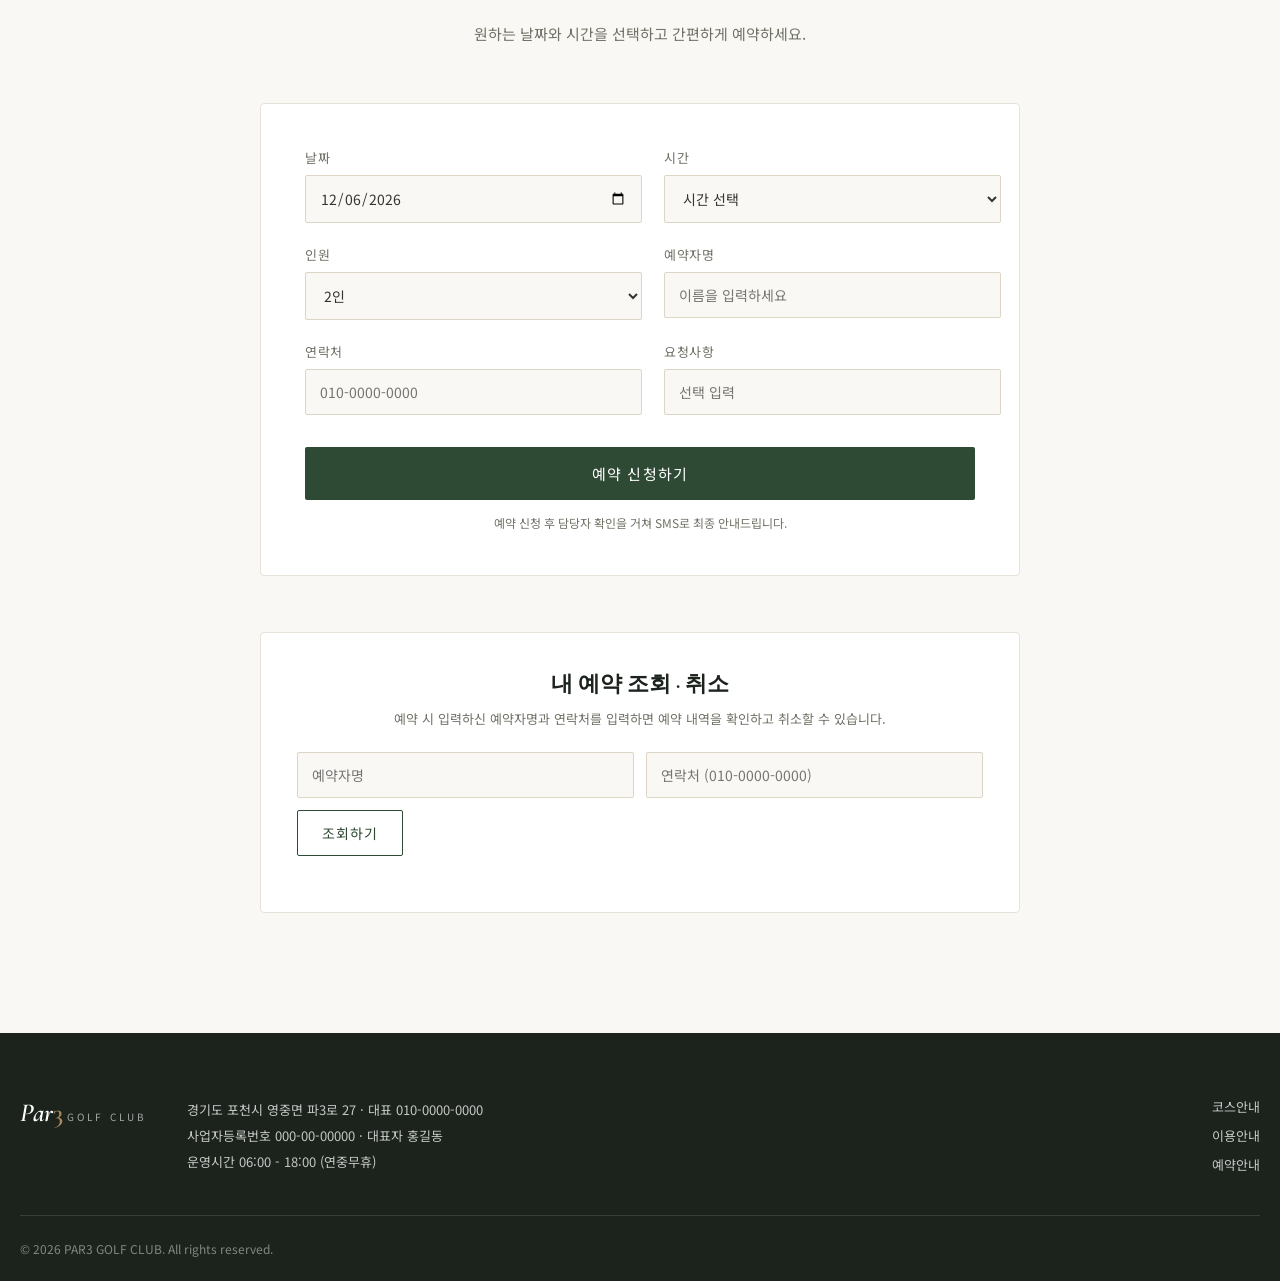
==== commit 72bf79ac: "Add usage guide, course map, and self-service cancellation - Add 이용안내 section (operating hours, fees" ====
--- a/index.html
+++ b/index.html
@@ -25,6 +25,7 @@
 
     <nav class="nav" id="mainNav">
       <a href="#course">코스안내</a>
+      <a href="#guide">이용안내</a>
       <a href="#reserve">예약안내</a>
       <a href="#location">오시는길</a>
     </nav>
@@ -38,6 +39,7 @@
   <button class="mobile-nav-close" id="mobileNavClose" aria-label="메뉴 닫기">&times;</button>
   <nav>
     <a href="#course">코스안내</a>
+    <a href="#guide">이용안내</a>
     <a href="#reserve">예약안내</a>
     <a href="#location">오시는길</a>
   </nav>
@@ -107,6 +109,99 @@
       <p>노을을 배경으로 라운딩을 마무리하는 시그니처 구간입니다.</p>
     </article>
   </div>
+
+  <!-- 코스 지도 -->
+  <div class="course-map-block">
+    <h3 class="course-map-title">코스 상세</h3>
+    <div class="table-wrap">
+      <table class="course-yardage-table">
+        <thead>
+          <tr>
+            <th>HOLE</th><th>1</th><th>2</th><th>3</th><th>4</th><th>5</th><th>6</th><th>7</th><th>8</th><th>9</th><th>T/L</th>
+          </tr>
+        </thead>
+        <tbody>
+          <tr>
+            <td>M(미터)</td><td>62</td><td>58</td><td>70</td><td>84</td><td>68</td><td>80</td><td>60</td><td>55</td><td>65</td><td><b>602</b></td>
+          </tr>
+          <tr>
+            <td>PAR</td><td>3</td><td>3</td><td>3</td><td>3</td><td>3</td><td>3</td><td>3</td><td>3</td><td>3</td><td><b>27</b></td>
+          </tr>
+        </tbody>
+      </table>
+    </div>
+
+    <div class="course-map-image">
+      <img src="images/코스.jpg" alt="9홀 코스 배치도" loading="lazy">
+    </div>
+  </div>
+</section>
+
+<!-- 이용안내 -->
+<section class="guide" id="guide">
+  <div class="section-head">
+    <p class="section-eyebrow">GUIDE</p>
+    <h2>이용안내</h2>
+    <p class="section-desc">라운딩 전 꼭 확인해주세요.</p>
+  </div>
+
+  <div class="guide-body">
+    <div class="guide-block">
+      <h3>운영시간</h3>
+      <p class="guide-highlight">06:00 ~ 18:00<span>(Tee-Off 기준)</span></p>
+    </div>
+
+    <div class="guide-block">
+      <h3>이용요금</h3>
+      <div class="table-wrap">
+        <table class="guide-table">
+          <thead>
+            <tr><th>구분</th><th>주중</th><th>주말 및 공휴일</th></tr>
+          </thead>
+          <tbody>
+            <tr><td>9H</td><td>30,000원</td><td>40,000원</td></tr>
+            <tr><td>18H</td><td>60,000원</td><td>80,000원</td></tr>
+          </tbody>
+        </table>
+      </div>
+      <p class="guide-note">대여품 &middot; 하프백 무료 / 수동 카트 5,000원</p>
+    </div>
+
+    <div class="guide-block">
+      <h3>이용 절차</h3>
+      <ol class="guide-steps">
+        <li><span>01</span>클럽 도착</li>
+        <li><span>02</span>셀프 주차</li>
+        <li><span>03</span>입장권 결제</li>
+        <li><span>04</span>라운드</li>
+        <li><span>05</span>대여품 반납 &amp; 귀가</li>
+      </ol>
+    </div>
+
+    <div class="guide-block">
+      <h3>경기진행 및 에티켓</h3>
+      <ul class="guide-list">
+        <li>Tee-Off는 도착하신 순서대로 진행되며, 경기진행요원의 안내에 협조 부탁드립니다.</li>
+        <li>안전과 원활한 진행을 위해 원볼(One Ball) 플레이를 원칙으로 합니다.</li>
+        <li>코스 내 이동 시 다른 이용자의 타구에 유의해주세요.</li>
+        <li>안전사고 예방을 위해 운영요원 안내에 협조 부탁드리며, 미협조 시 1차 경고 후 2차 경고 시 퇴장 조치될 수 있습니다 (퇴장 시 환불 불가).</li>
+        <li>기상 악화 시 휴장 또는 조기 영업종료가 될 수 있으니, 방문 전 전화로 확인해주세요.</li>
+      </ul>
+    </div>
+
+    <div class="guide-block">
+      <h3>환불 규정</h3>
+      <ul class="guide-list">
+        <li>천재지변으로 인한 중단 &middot; 1번 홀 아웃 중단 시 전액 환불 / 2번 홀 티샷 이후 중단 시 환불 불가</li>
+        <li>개인 사정에 의한 중단은 변경 및 환불이 불가합니다.</li>
+      </ul>
+    </div>
+
+    <div class="guide-block guide-block-contact">
+      <h3>문의</h3>
+      <p class="guide-highlight guide-phone">1899-0000</p>
+    </div>
+  </div>
 </section>
 
 <!-- Reservation -->
@@ -165,6 +260,22 @@
       <button type="button" class="btn btn-outline" id="confirmClose">닫기</button>
     </div>
   </div>
+
+  <!-- 예약 조회 / 취소 (본인 예약만) -->
+  <div class="my-reserve">
+    <h3>내 예약 조회 &middot; 취소</h3>
+    <p class="my-reserve-desc">예약 시 입력하신 예약자명과 연락처를 입력하면 예약 내역을 확인하고 취소할 수 있습니다.</p>
+
+    <form class="my-reserve-form" id="myReserveForm" novalidate>
+      <input type="text" id="myName" placeholder="예약자명" required>
+      <input type="tel" id="myPhone" placeholder="연락처 (010-0000-0000)" required>
+      <button type="submit" class="btn btn-outline">조회하기</button>
+    </form>
+
+    <p class="my-reserve-message" id="myReserveMessage" role="alert"></p>
+
+    <div class="my-reserve-results" id="myReserveResults"></div>
+  </div>
 </section>
 
 <!-- Location / Footer -->
@@ -181,6 +292,7 @@
     </div>
     <div class="footer-links">
       <a href="#course">코스안내</a>
+      <a href="#guide">이용안내</a>
       <a href="#reserve">예약안내</a>
     </div>
   </div>
--- a/css/style.css
+++ b/css/style.css
@@ -381,6 +381,136 @@
   line-height: 1.7;
 }
 
+/* ---------- Course map ---------- */
+.course-map-block {
+  max-width: 1000px;
+  margin: 80px auto 0;
+}
+.course-map-title {
+  font-family: var(--font-serif);
+  font-size: 24px;
+  color: var(--color-dark);
+  text-align: center;
+  margin-bottom: 28px;
+}
+
+.course-yardage-table {
+  width: 100%;
+  border-collapse: collapse;
+  margin-top: 24px;
+  font-size: 14px;
+  min-width: 640px;
+}
+.course-yardage-table th, .course-yardage-table td {
+  padding: 12px 14px;
+  text-align: center;
+  border: 1px solid #e8e3d8;
+}
+.course-yardage-table th {
+  background: var(--color-dark);
+  color: var(--color-white);
+  font-weight: 500;
+  font-size: 13px;
+}
+.course-yardage-table td:first-child {
+  background: var(--color-cream);
+  font-weight: 500;
+  color: var(--color-text-light);
+}
+.course-yardage-table td b { color: var(--color-green); }
+
+.course-map-image {
+  margin-top: 32px;
+  background: var(--color-white);
+  border: 1px solid #e8e3d8;
+  border-radius: 4px;
+  padding: 16px;
+}
+.course-map-image img {
+  width: 100%;
+  height: auto;
+  border-radius: 2px;
+}
+
+/* ---------- Guide ---------- */
+.guide { padding: 120px 20px; max-width: 900px; margin: 0 auto; }
+.guide-body { display: flex; flex-direction: column; gap: 44px; }
+.guide-block {
+  background: var(--color-white);
+  border: 1px solid #e8e3d8;
+  border-radius: 4px;
+  padding: 32px 36px;
+}
+.guide-block h3 {
+  font-family: var(--font-serif);
+  font-size: 20px;
+  color: var(--color-dark);
+  margin-bottom: 16px;
+}
+.guide-highlight {
+  font-family: var(--font-serif);
+  font-size: 28px;
+  color: var(--color-green);
+}
+.guide-highlight span {
+  display: inline-block;
+  margin-left: 10px;
+  font-family: var(--font-sans);
+  font-size: 13px;
+  color: var(--color-text-light);
+}
+.guide-table { width: 100%; border-collapse: collapse; font-size: 14px; min-width: 360px; }
+.guide-table th, .guide-table td {
+  padding: 12px 10px;
+  text-align: center;
+  border-bottom: 1px solid #eee7d9;
+}
+.guide-table th { color: var(--color-text-light); font-weight: 500; font-size: 12px; }
+.guide-note { margin-top: 14px; font-size: 13px; color: var(--color-text-light); }
+
+.guide-steps {
+  display: flex;
+  flex-wrap: wrap;
+  gap: 16px;
+  list-style: none;
+}
+.guide-steps li {
+  flex: 1 1 140px;
+  display: flex;
+  align-items: center;
+  gap: 10px;
+  padding: 14px 16px;
+  background: var(--color-bg);
+  border-radius: 4px;
+  font-size: 14px;
+  color: var(--color-text);
+}
+.guide-steps li span {
+  font-family: var(--font-serif);
+  font-size: 18px;
+  color: var(--color-gold);
+}
+
+.guide-list { list-style: none; display: flex; flex-direction: column; gap: 10px; }
+.guide-list li {
+  position: relative;
+  padding-left: 16px;
+  font-size: 14px;
+  line-height: 1.7;
+  color: var(--color-text-light);
+}
+.guide-list li::before {
+  content: '';
+  position: absolute;
+  left: 0; top: 9px;
+  width: 4px; height: 4px;
+  border-radius: 50%;
+  background: var(--color-gold);
+}
+
+.guide-block-contact { text-align: center; }
+.guide-phone { letter-spacing: 0.05em; }
+
 /* ---------- Reserve ---------- */
 .reserve { padding: 120px 20px; max-width: 800px; margin: 0 auto; position: relative; }
 .reserve-form {
@@ -447,6 +577,74 @@
   border: 1px solid #c9dcc9;
 }
 
+/* ---------- My Reserve (본인 예약 조회/취소) ---------- */
+.my-reserve {
+  max-width: 800px;
+  margin: 56px auto 0;
+  padding: 36px;
+  background: var(--color-white);
+  border: 1px solid #e8e3d8;
+  border-radius: 4px;
+}
+.my-reserve h3 {
+  font-family: var(--font-serif);
+  font-size: 22px;
+  color: var(--color-dark);
+  margin-bottom: 10px;
+  text-align: center;
+}
+.my-reserve-desc {
+  font-size: 13px;
+  color: var(--color-text-light);
+  text-align: center;
+  margin-bottom: 24px;
+}
+.my-reserve-form {
+  display: flex;
+  gap: 12px;
+  flex-wrap: wrap;
+}
+.my-reserve-form input {
+  flex: 1 1 180px;
+  border: 1px solid #ddd6c5;
+  padding: 12px 14px;
+  font-size: 14px;
+  font-family: inherit;
+  border-radius: 2px;
+  background: var(--color-bg);
+  color: var(--color-text);
+}
+.my-reserve-form input:focus { outline: none; border-color: var(--color-green); }
+.my-reserve-form .btn { flex: 0 0 auto; padding: 12px 24px; }
+
+.my-reserve-message {
+  display: none;
+  margin-top: 18px;
+  padding: 12px 16px;
+  font-size: 13px;
+  border-radius: 2px;
+  text-align: center;
+}
+.my-reserve-message.is-visible { display: block; }
+.my-reserve-message.is-error { background: #fbeae5; color: #9a4331; border: 1px solid #e6c3b6; }
+.my-reserve-message.is-empty { background: #f1f0eb; color: var(--color-text-light); border: 1px solid #e8e3d8; }
+
+.my-reserve-results { margin-top: 20px; display: flex; flex-direction: column; gap: 12px; }
+.my-reserve-card {
+  display: flex;
+  align-items: center;
+  justify-content: space-between;
+  gap: 16px;
+  flex-wrap: wrap;
+  padding: 16px 20px;
+  background: var(--color-bg);
+  border: 1px solid #e8e3d8;
+  border-radius: 4px;
+  font-size: 14px;
+}
+.my-reserve-card-info b { font-family: var(--font-serif); font-size: 17px; color: var(--color-dark); margin-right: 10px; }
+.my-reserve-card-info span { color: var(--color-text-light); font-size: 13px; }
+
 .reserve-confirm {
   position: fixed;
   inset: 0;
@@ -574,7 +772,16 @@
 .tt-slot.is-available { border-color: #c9dcc9; background: #f3f8f3; }
 .tt-slot.is-available .tt-slot-status { color: var(--color-green); }
 .tt-slot.is-booked { background: #f1f0eb; }
-.tt-slot.is-booked .tt-slot-status { color: #9a8f7a; }
+.tt-slot.is-booked .tt-slot-status { color: #9a8f7a; margin-bottom: 8px; }
+.tt-cancel-btn {
+  font-size: 11px;
+  color: #9a4331;
+  border: 1px solid #e6c3b6;
+  padding: 3px 10px;
+  border-radius: 20px;
+  background: var(--color-white);
+}
+.tt-cancel-btn:hover { background: #fbeae5; }
 
 .table-wrap { overflow-x: auto; }
 .reserve-table {
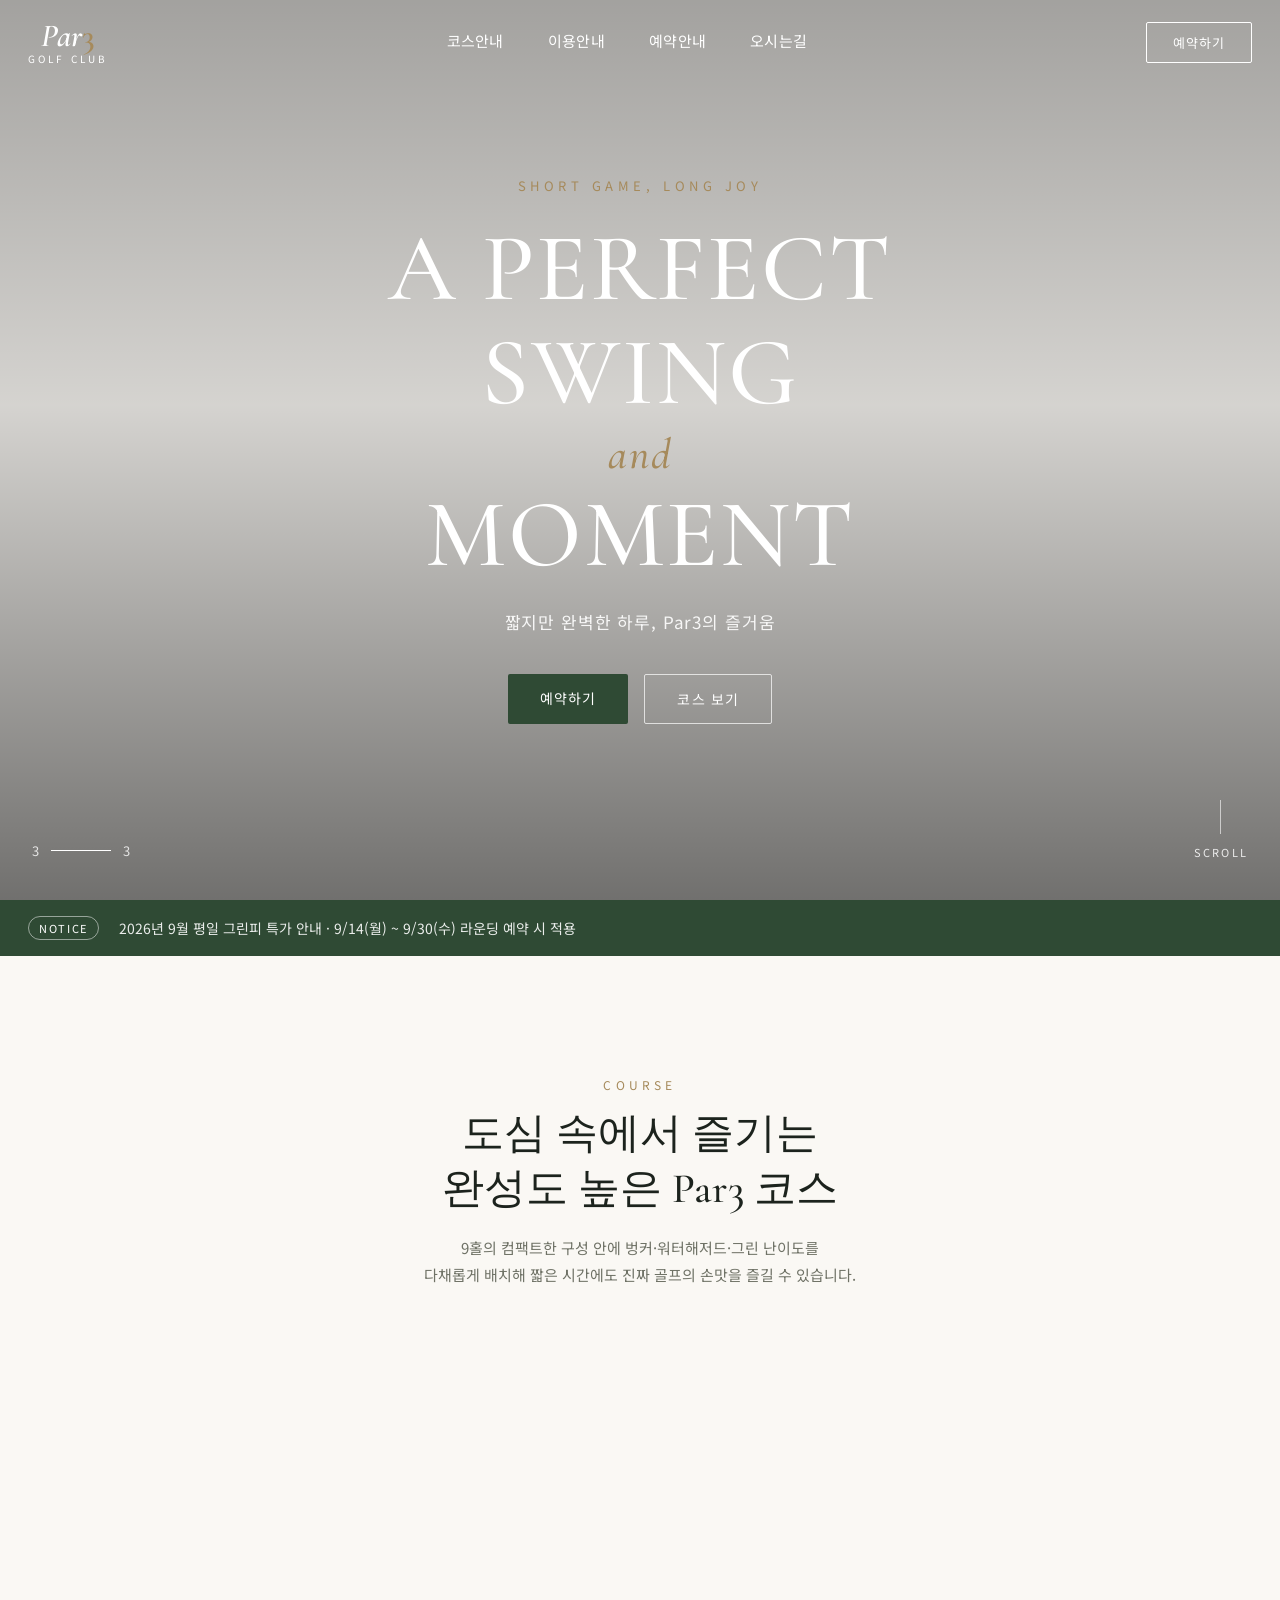
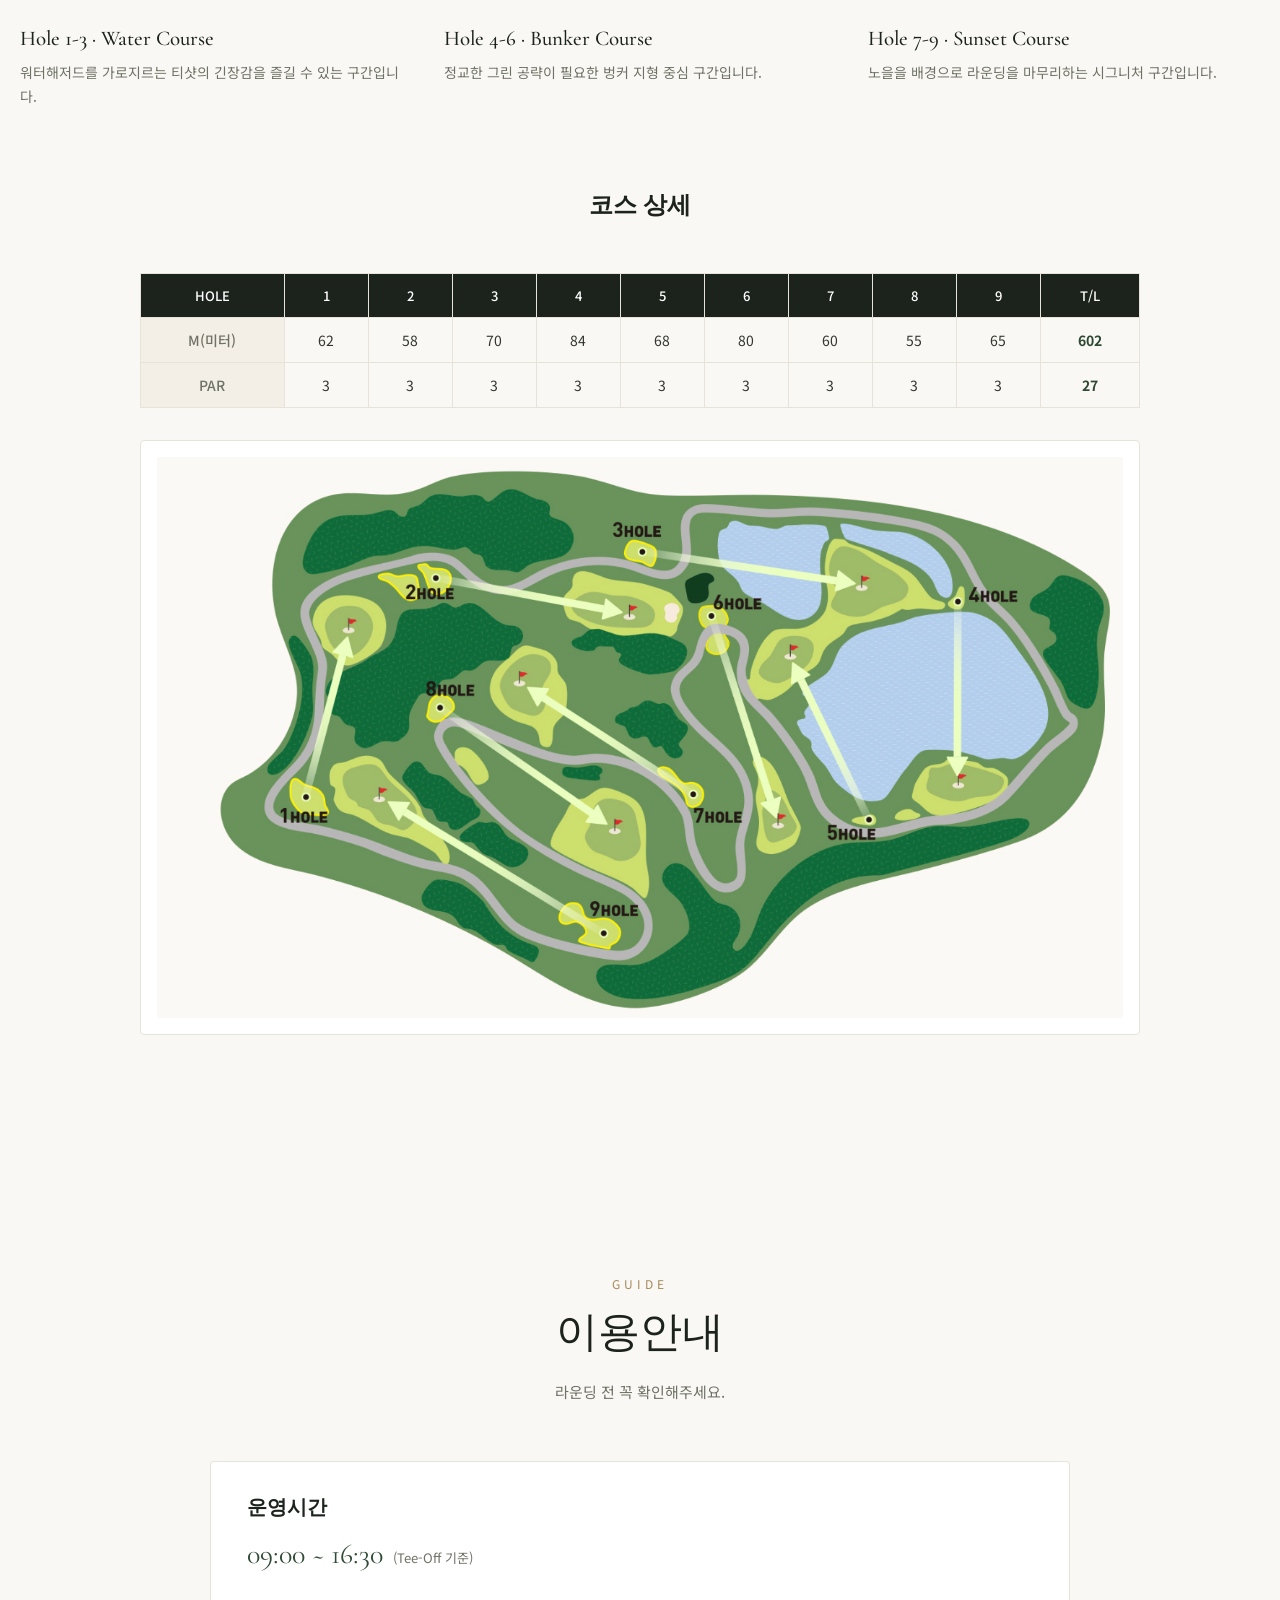
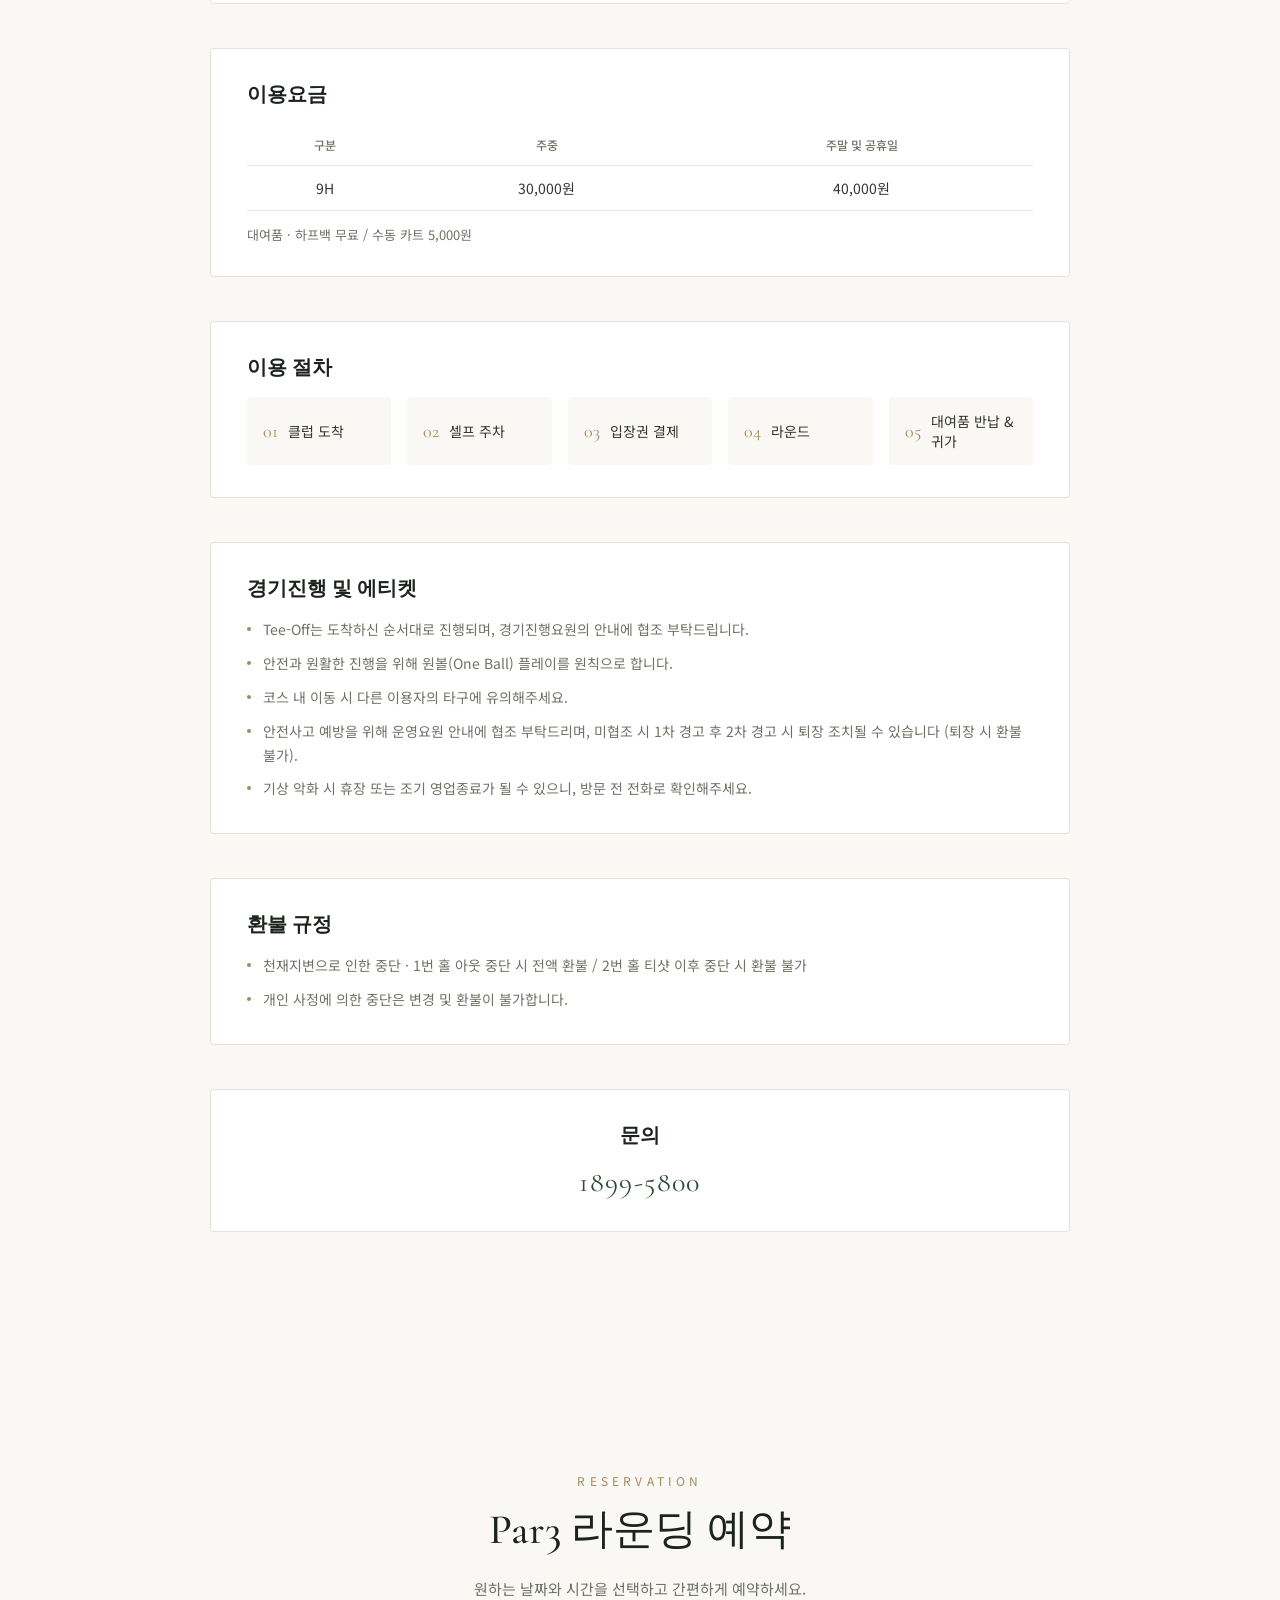
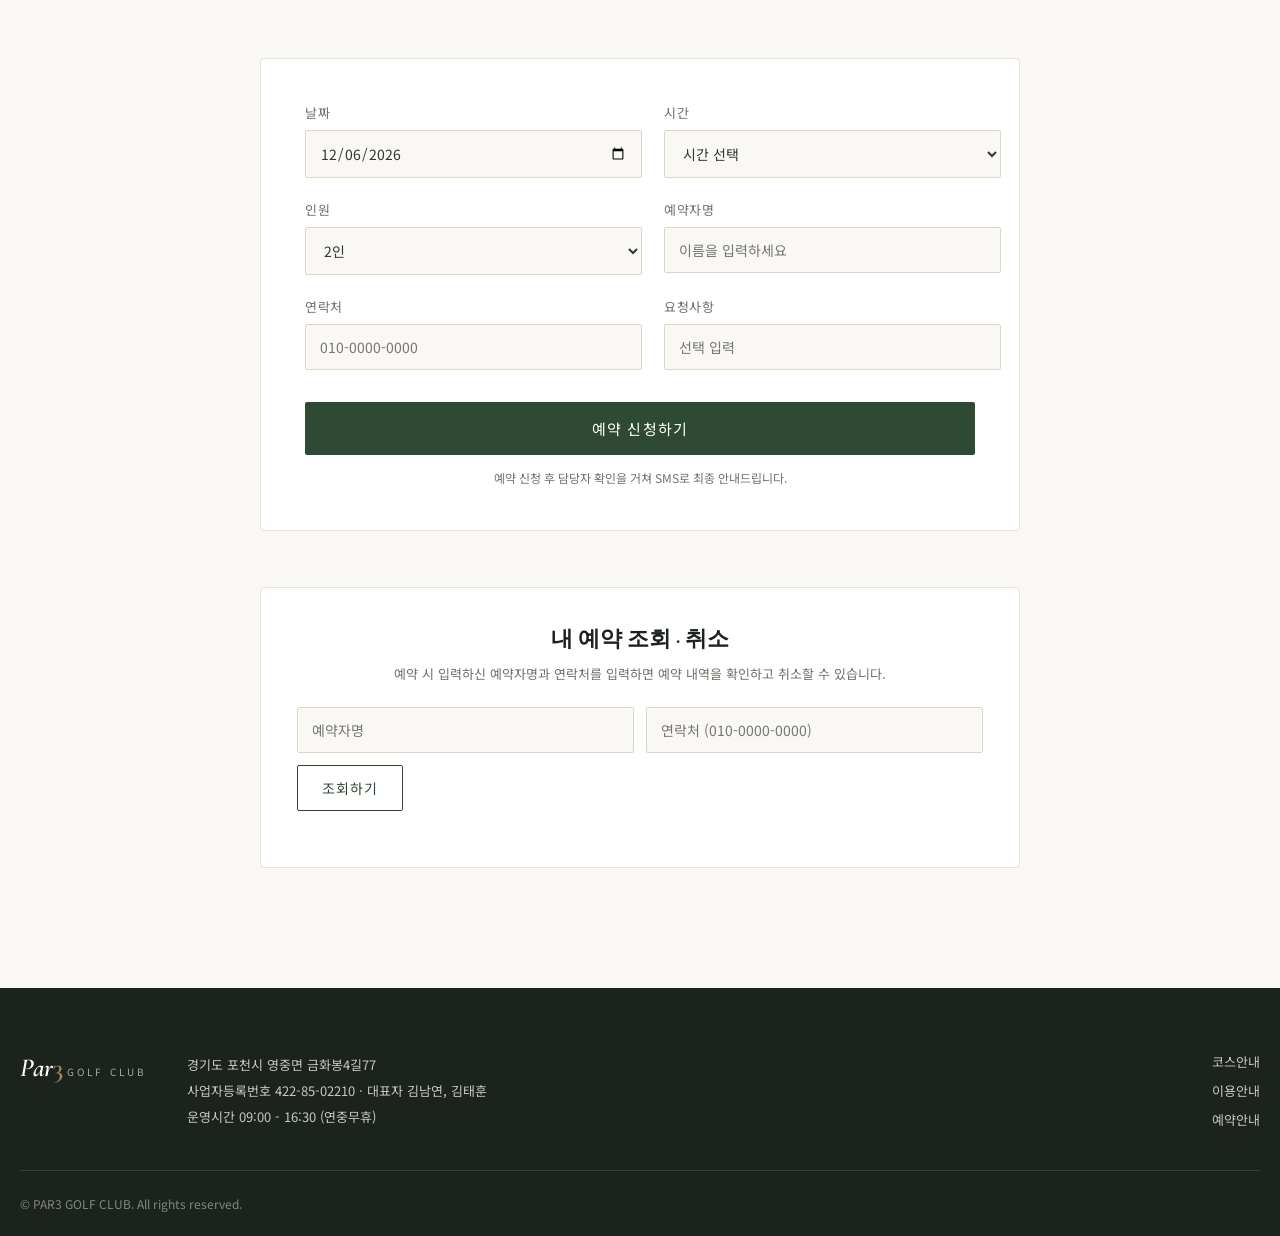
==== commit 957ba460: "Add reservation history log to admin page - data.js: HISTORY_KEY 기반 예약 생성/취소 이력 저장 (addHistoryEntry," ====
--- a/index.html
+++ b/index.html
@@ -3,7 +3,7 @@
 <head>
 <meta charset="UTF-8">
 <meta name="viewport" content="width=device-width, initial-scale=1.0">
-<title>PAR3 GOLF CLUB | 파3 골프클럽 예약</title>
+<title>PAR3 GOLF CLUB | Par3 골프클럽 예약</title>
 <link rel="preconnect" href="https://fonts.googleapis.com">
 <link rel="preconnect" href="https://fonts.gstatic.com" crossorigin>
 <link href="https://fonts.googleapis.com/css2?family=Cormorant+Garamond:ital,wght@0,400;0,500;0,600;1,500&family=Noto+Sans+KR:wght@300;400;500;600;700&display=swap" rel="stylesheet">
@@ -57,7 +57,7 @@
   <div class="hero-content">
     <p class="hero-eyebrow">SHORT GAME, LONG JOY</p>
     <h1 class="hero-title">A PERFECT<br>SWING<span class="hero-and">and</span>MOMENT</h1>
-    <p class="hero-desc">짧지만 완벽한 하루, 파3의 즐거움</p>
+    <p class="hero-desc">짧지만 완벽한 하루, Par3의 즐거움</p>
     <div class="hero-actions">
       <a href="#reserve" class="btn btn-solid">예약하기</a>
       <a href="#course" class="btn btn-ghost">코스 보기</a>
@@ -80,7 +80,6 @@
   <div class="notice-inner">
     <span class="notice-tag">NOTICE</span>
     <p>2026년 9월 평일 그린피 특가 안내 · 9/14(월) ~ 9/30(수) 라운딩 예약 시 적용</p>
-    <a href="#reserve">자세히 보기 →</a>
   </div>
 </section>
 
@@ -88,8 +87,8 @@
 <section class="course" id="course">
   <div class="section-head">
     <p class="section-eyebrow">COURSE</p>
-    <h2>도심 속에서 즐기는<br>완성도 높은 파3 코스</h2>
-    <p class="section-desc">9홀, 파27 규모의 컴팩트한 구성 안에 벙커·워터해저드·그린 난이도를<br>다채롭게 배치해 짧은 시간에도 진짜 골프의 손맛을 즐길 수 있습니다.</p>
+    <h2>도심 속에서 즐기는<br>완성도 높은 Par3 코스</h2>
+    <p class="section-desc">9홀의 컴팩트한 구성 안에 벙커·워터해저드·그린 난이도를<br>다채롭게 배치해 짧은 시간에도 진짜 골프의 손맛을 즐길 수 있습니다.</p>
   </div>
 
   <div class="course-grid">
@@ -148,7 +147,7 @@
   <div class="guide-body">
     <div class="guide-block">
       <h3>운영시간</h3>
-      <p class="guide-highlight">06:00 ~ 18:00<span>(Tee-Off 기준)</span></p>
+      <p class="guide-highlight">09:00 ~ 16:30<span>(Tee-Off 기준)</span></p>
     </div>
 
     <div class="guide-block">
@@ -160,7 +159,6 @@
           </thead>
           <tbody>
             <tr><td>9H</td><td>30,000원</td><td>40,000원</td></tr>
-            <tr><td>18H</td><td>60,000원</td><td>80,000원</td></tr>
           </tbody>
         </table>
       </div>
@@ -199,7 +197,7 @@
 
     <div class="guide-block guide-block-contact">
       <h3>문의</h3>
-      <p class="guide-highlight guide-phone">1899-0000</p>
+      <p class="guide-highlight guide-phone">1899-5800</p>
     </div>
   </div>
 </section>
@@ -208,7 +206,7 @@
 <section class="reserve" id="reserve">
   <div class="section-head">
     <p class="section-eyebrow">RESERVATION</p>
-    <h2>파3 라운딩 예약</h2>
+    <h2>Par3 라운딩 예약</h2>
     <p class="section-desc">원하는 날짜와 시간을 선택하고 간편하게 예약하세요.</p>
   </div>
 
@@ -286,9 +284,9 @@
       <span class="logo-sub">GOLF CLUB</span>
     </div>
     <div class="footer-info">
-      <p>경기도 포천시 영중면 파3로 27 · 대표 010-0000-0000</p>
-      <p>사업자등록번호 000-00-00000 · 대표자 홍길동</p>
-      <p>운영시간 06:00 - 18:00 (연중무휴)</p>
+      <p>경기도 포천시 영중면 금화봉4길77</p>
+      <p>사업자등록번호 422-85-02210 · 대표자 김남연, 김태훈</p>
+      <p>운영시간 09:00 - 16:30 (연중무휴)</p>
     </div>
     <div class="footer-links">
       <a href="#course">코스안내</a>
@@ -296,7 +294,7 @@
       <a href="#reserve">예약안내</a>
     </div>
   </div>
-  <p class="footer-copy">&copy; 2026 PAR3 GOLF CLUB. All rights reserved.</p>
+  <p class="footer-copy">&copy; PAR3 GOLF CLUB. All rights reserved.</p>
 </footer>
 
 <script src="js/data.js"></script>
--- a/css/style.css
+++ b/css/style.css
@@ -818,6 +818,16 @@
   color: var(--color-text-light);
 }
 
+.history-badge {
+  display: inline-block;
+  padding: 3px 10px;
+  border-radius: 20px;
+  font-size: 12px;
+  font-weight: 500;
+}
+.history-badge.is-created { background: #eaf1ea; color: var(--color-green); }
+.history-badge.is-cancelled { background: #fbeae5; color: #9a4331; }
+
 /* ---------- Footer ---------- */
 .footer { background: var(--color-dark); color: rgba(255,255,255,0.75); padding: 64px 20px 24px; }
 .footer-inner {
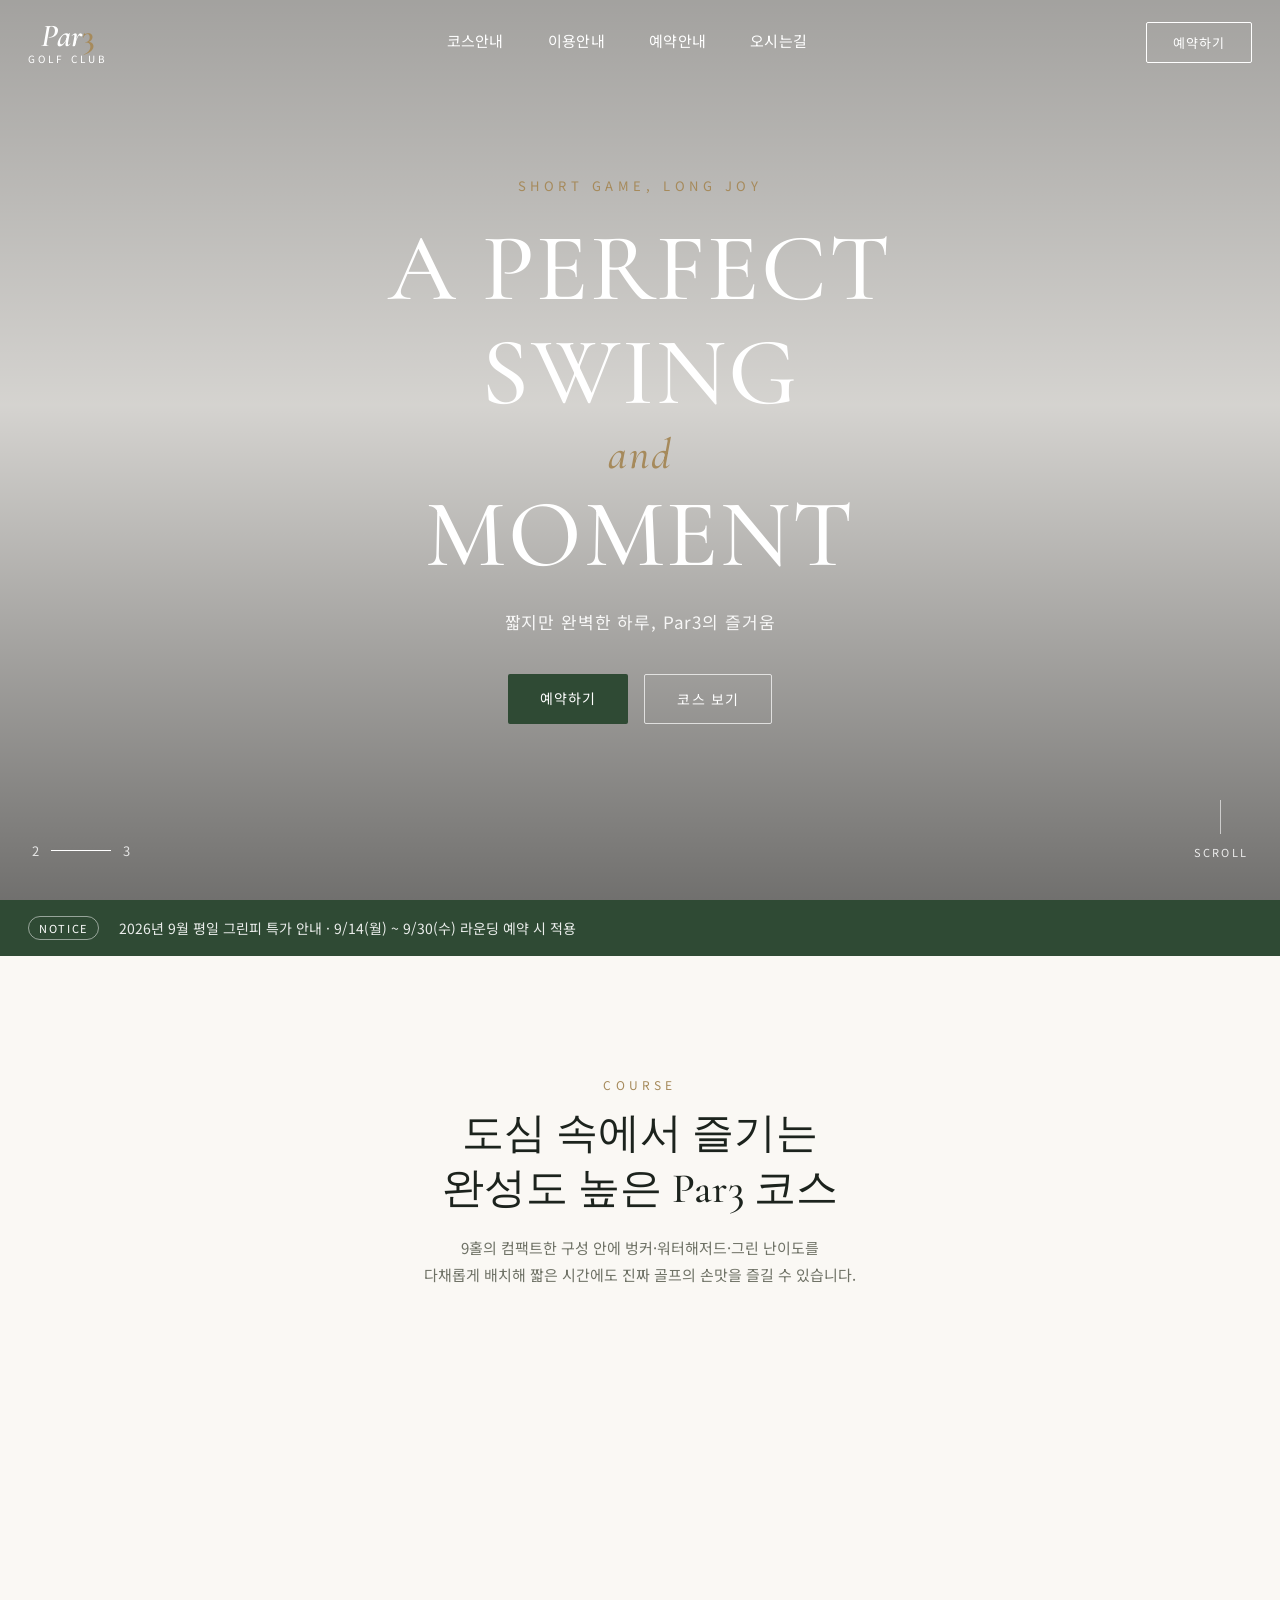
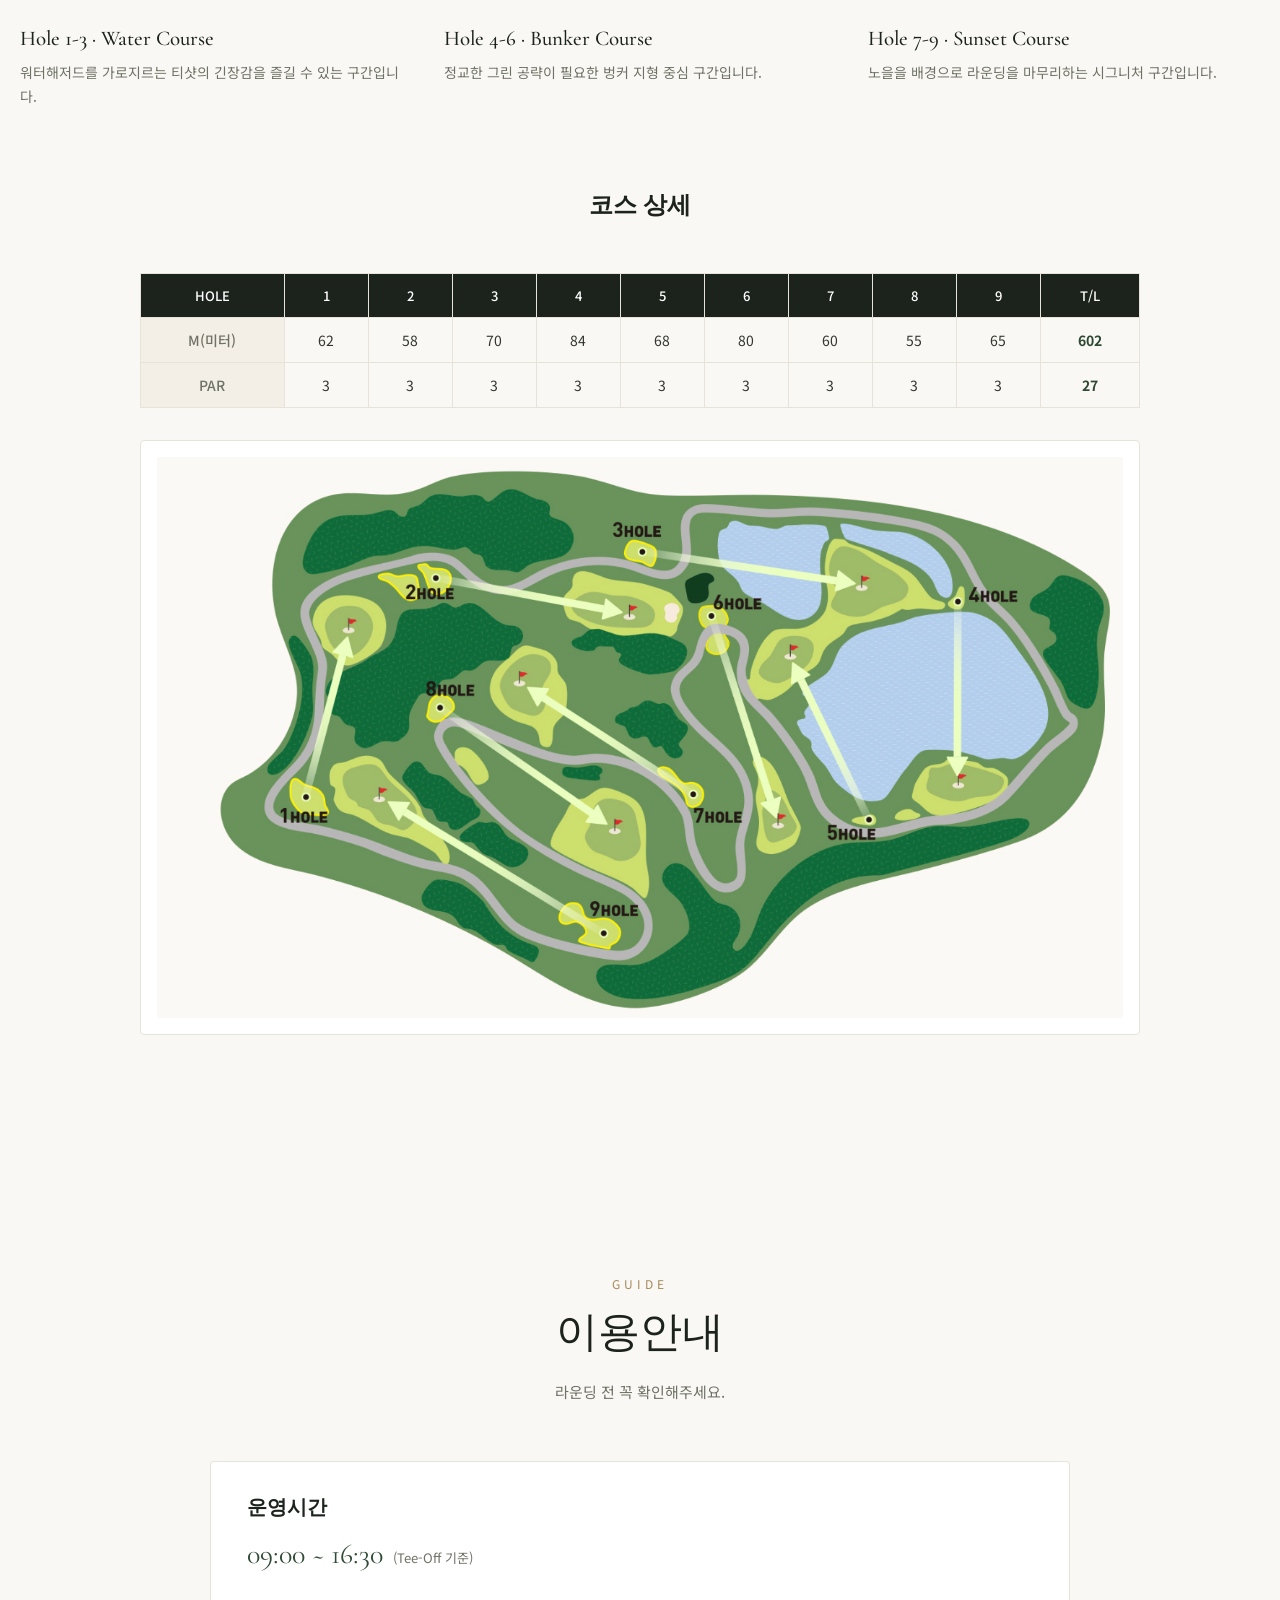
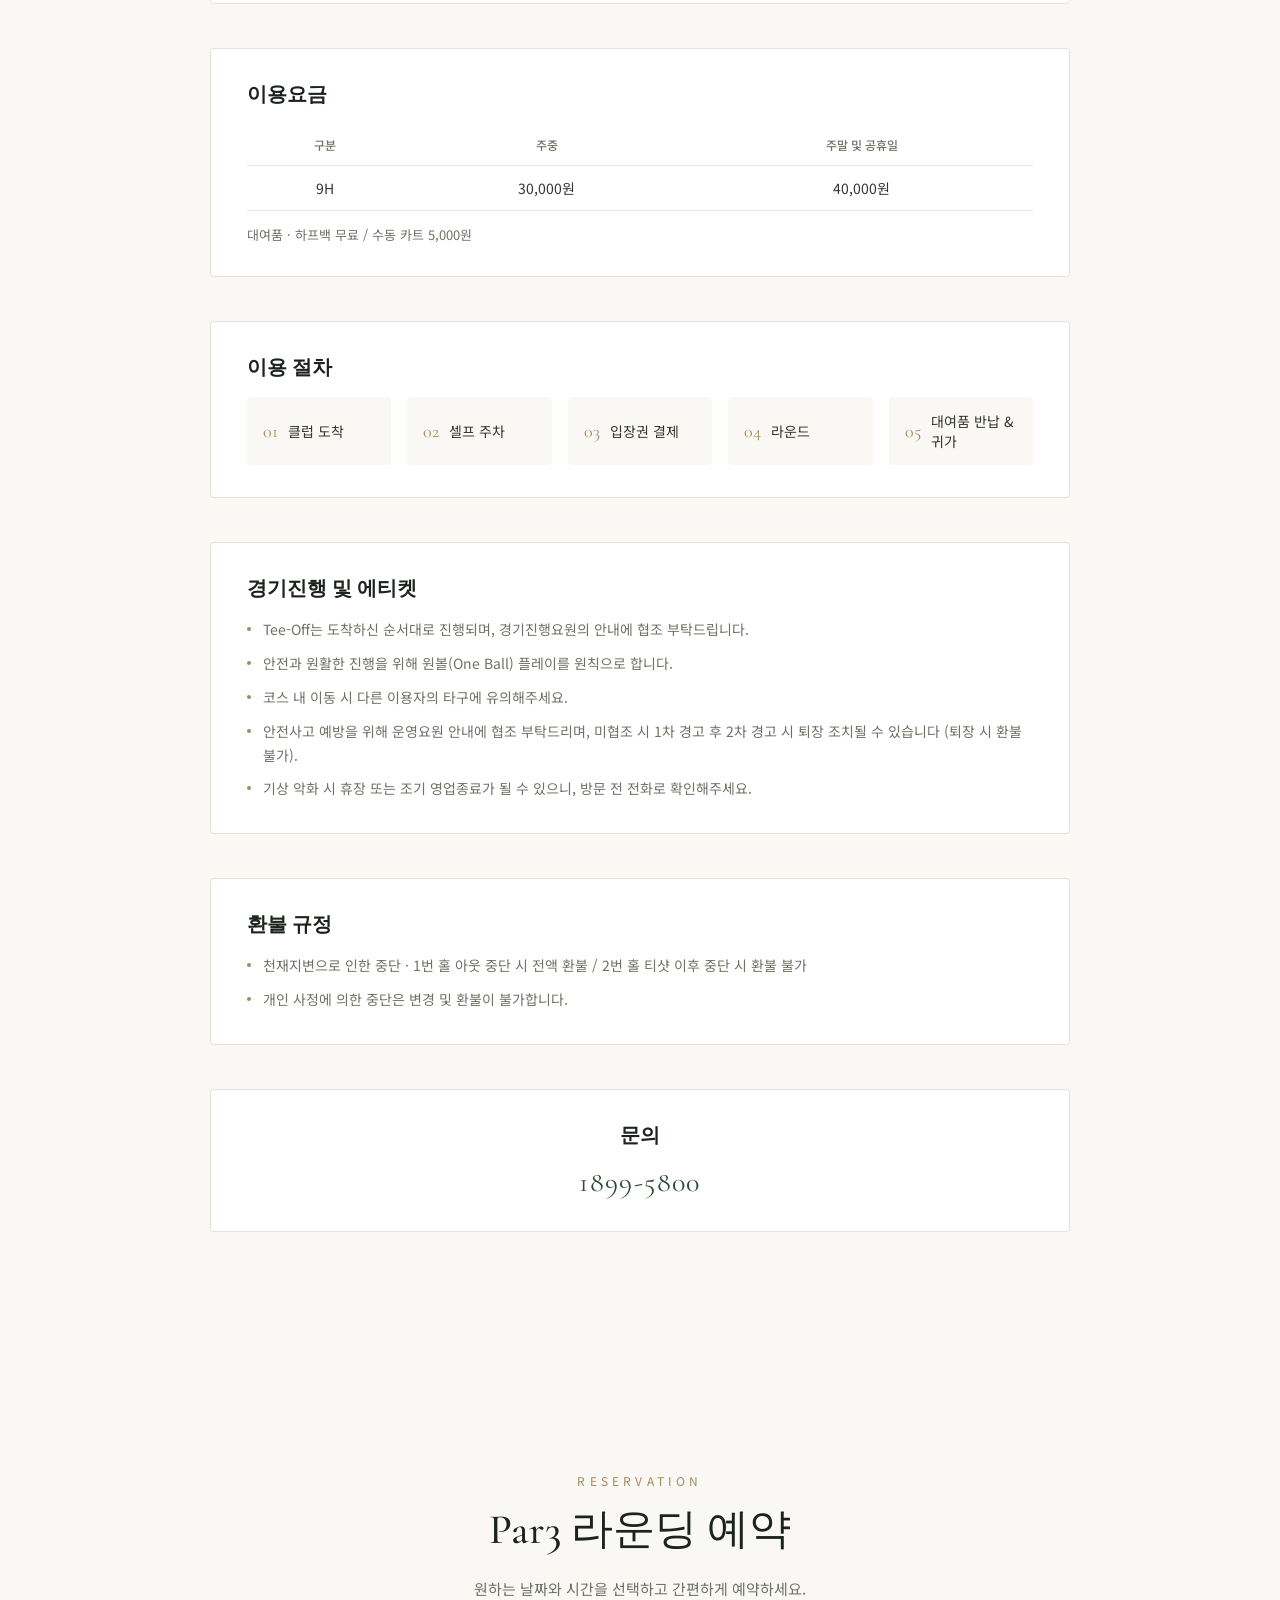
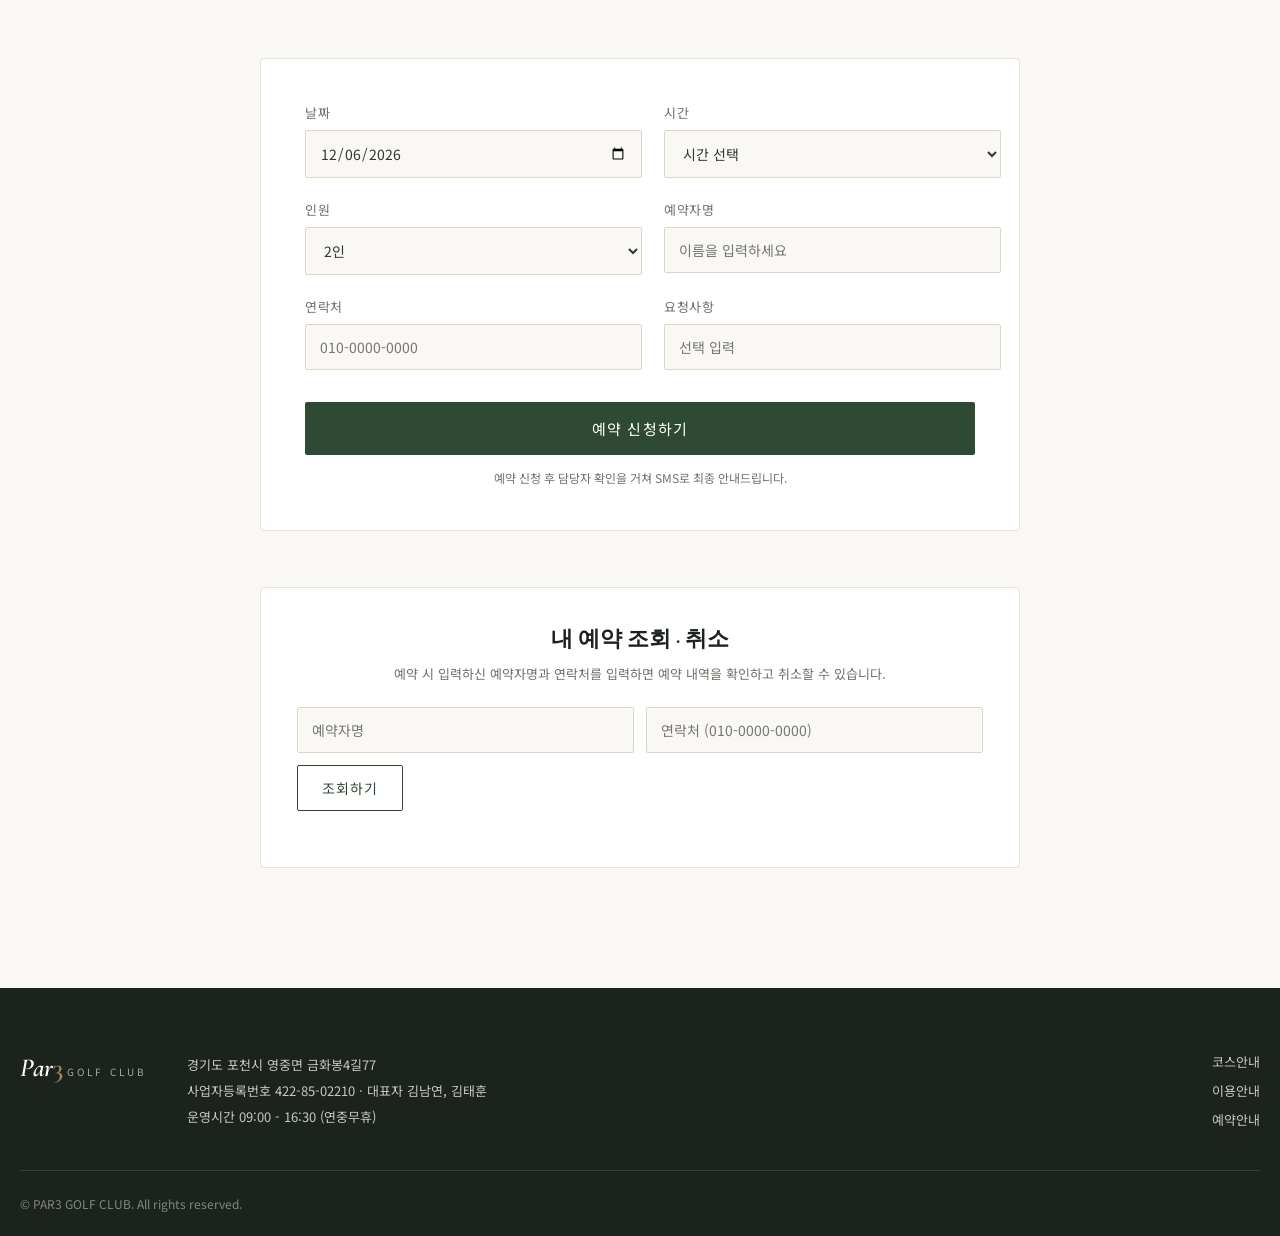
==== commit ed8d9b50: "이미지 추가 이미지 추가" ====
--- a/index.html
+++ b/index.html
@@ -48,9 +48,8 @@
 <!-- Hero -->
 <section class="hero" id="top">
   <div class="hero-slides" id="heroSlides">
-    <div class="hero-slide is-active" style="background-image:url('https://images.unsplash.com/photo-1592919505780-303950717480?q=80&w=1920&auto=format&fit=crop')"></div>
-    <div class="hero-slide" style="background-image:url('https://loremflickr.com/1920/1080/golfcourse?lock=201')"></div>
-    <div class="hero-slide" style="background-image:url('https://loremflickr.com/1920/1080/golfcourse?lock=202')"></div>
+    <div class="hero-slide is-active" style="background-image: url('C:/Users/user/Desktop/hillmaru_par3-main/images/Par3_image1.png');"></div>
+    <div class="hero-slide" style="background-image: url('C:/Users/user/Desktop/hillmaru_par3-main/images/Par3_image2.png');"></div>
   </div>
   <div class="hero-overlay"></div>
 
@@ -93,17 +92,18 @@
 
   <div class="course-grid">
     <article class="course-card">
-      <div class="course-card-img" style="background-image:url('https://loremflickr.com/1200/800/golfcourse?lock=101')"></div>
+      <div class="course-card-img" style="background-image: url('C:/Users/user/Desktop/hillmaru_par3-main/images/Par3_image1.png');"></div>
+
       <h3>Hole 1-3 &middot; Water Course</h3>
       <p>워터해저드를 가로지르는 티샷의 긴장감을 즐길 수 있는 구간입니다.</p>
     </article>
     <article class="course-card">
-      <div class="course-card-img" style="background-image:url('https://loremflickr.com/1200/800/golfcourse?lock=102')"></div>
+      <div class="course-card-img" style="background-image: url('C:/Users/user/Desktop/hillmaru_par3-main/images/Par3_image2.png');"></div>
       <h3>Hole 4-6 &middot; Bunker Course</h3>
       <p>정교한 그린 공략이 필요한 벙커 지형 중심 구간입니다.</p>
     </article>
     <article class="course-card">
-      <div class="course-card-img" style="background-image:url('https://loremflickr.com/1200/800/golfcourse?lock=103')"></div>
+      <div class="course-card-img" style="background-image: url('C:/Users/user/Desktop/hillmaru_par3-main/images/Par3_image2.png');"></div>
       <h3>Hole 7-9 &middot; Sunset Course</h3>
       <p>노을을 배경으로 라운딩을 마무리하는 시그니처 구간입니다.</p>
     </article>
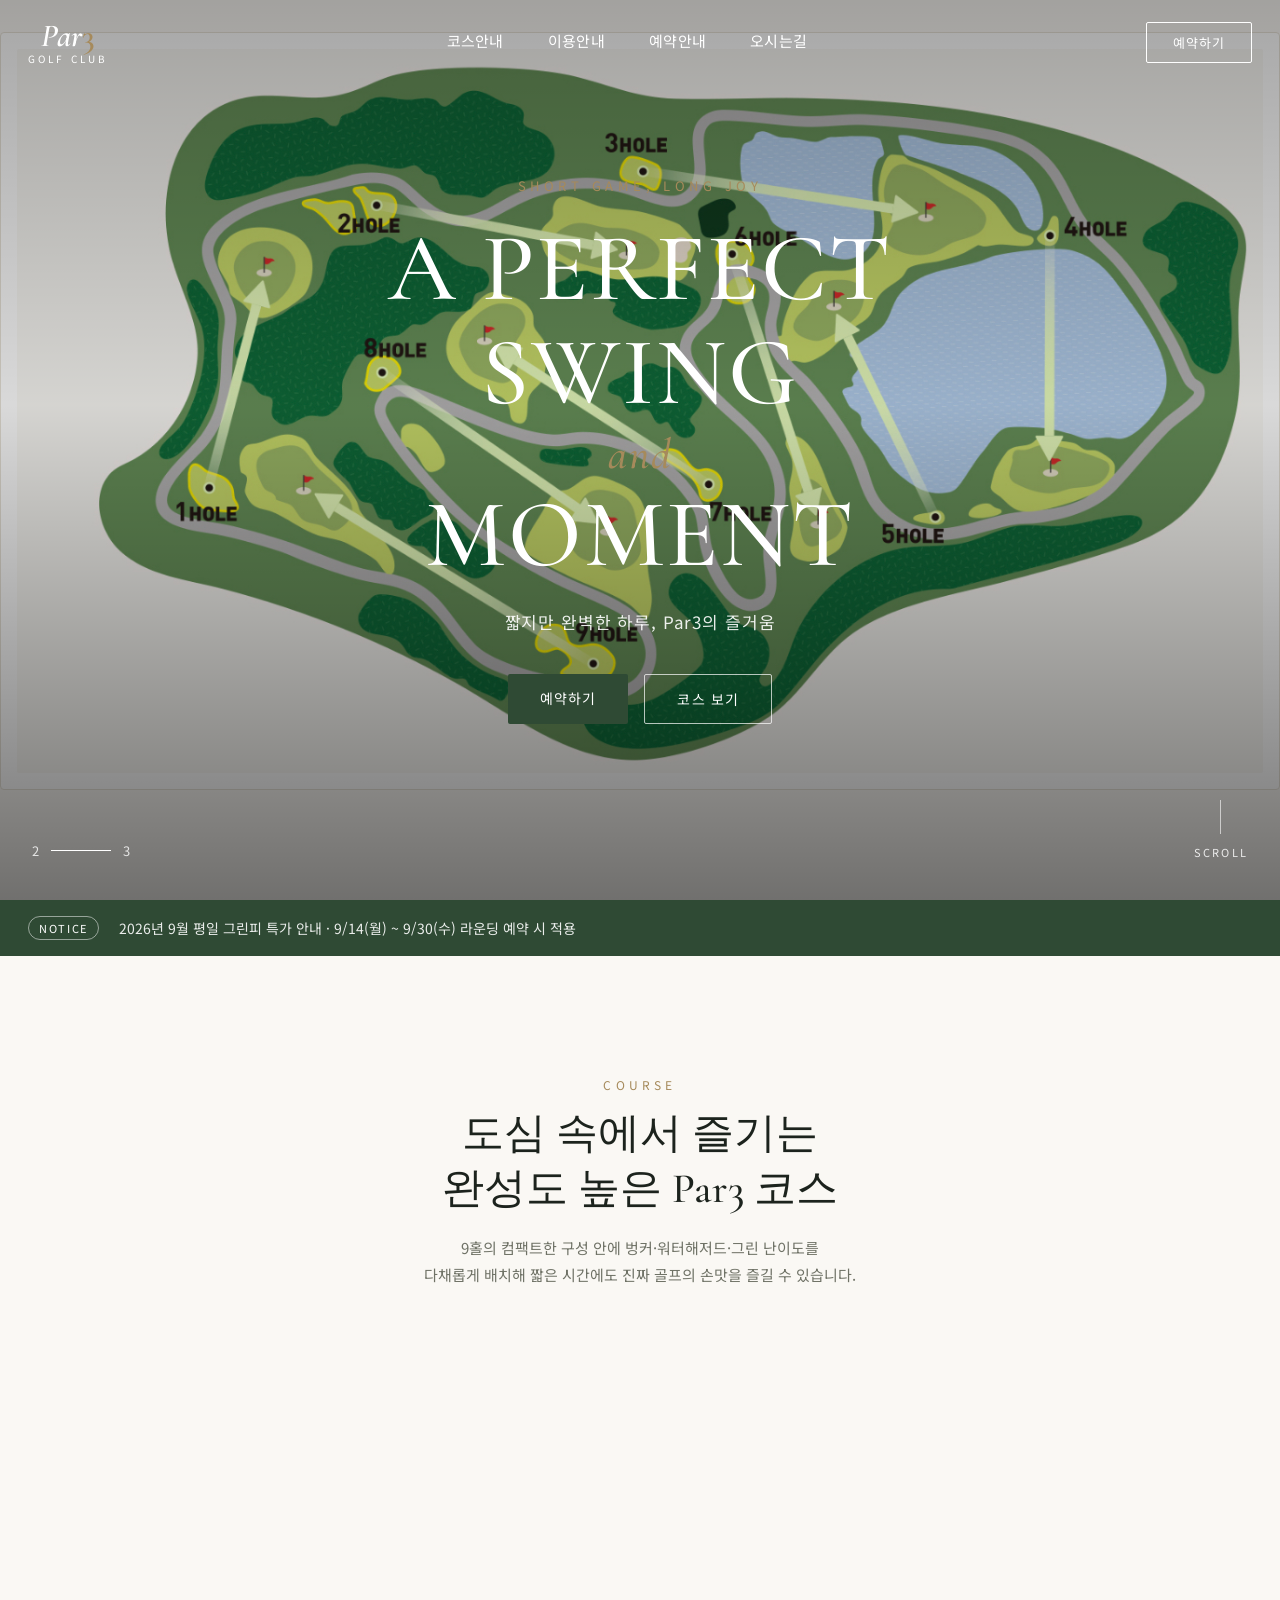
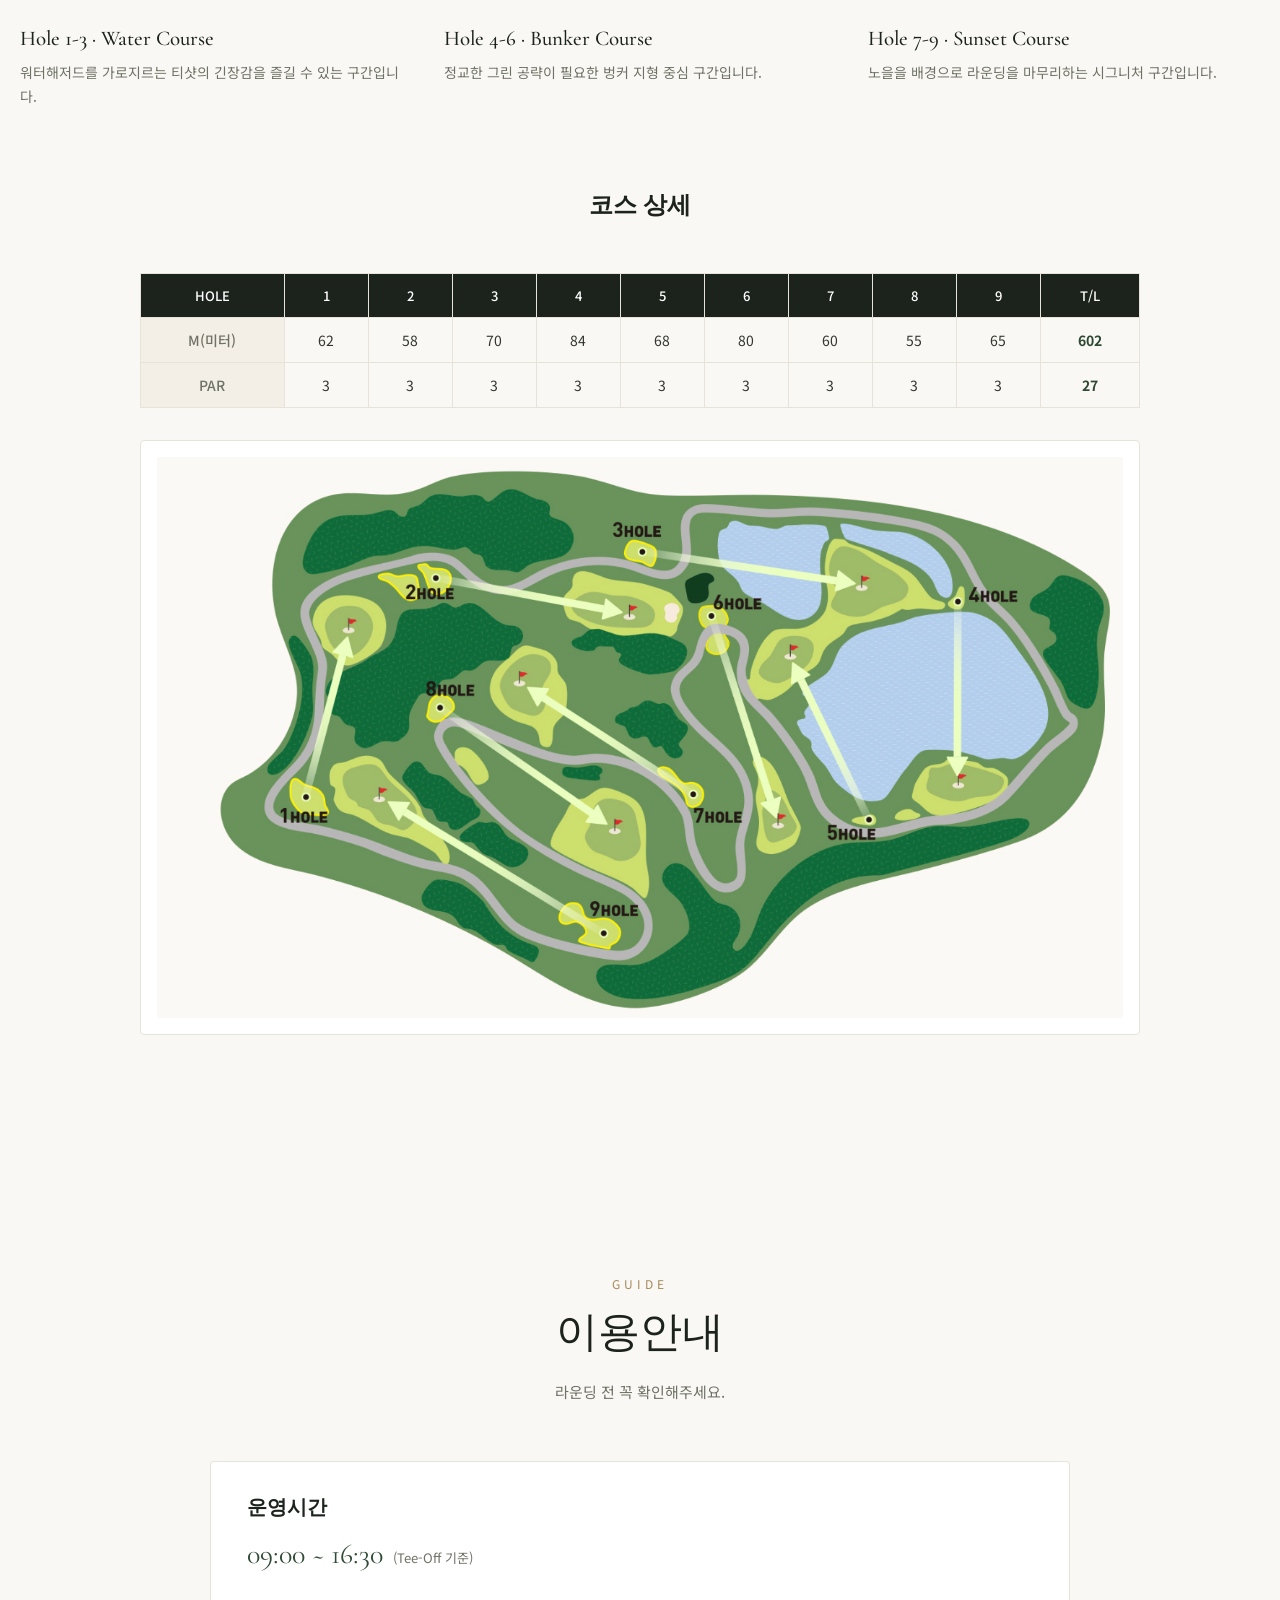
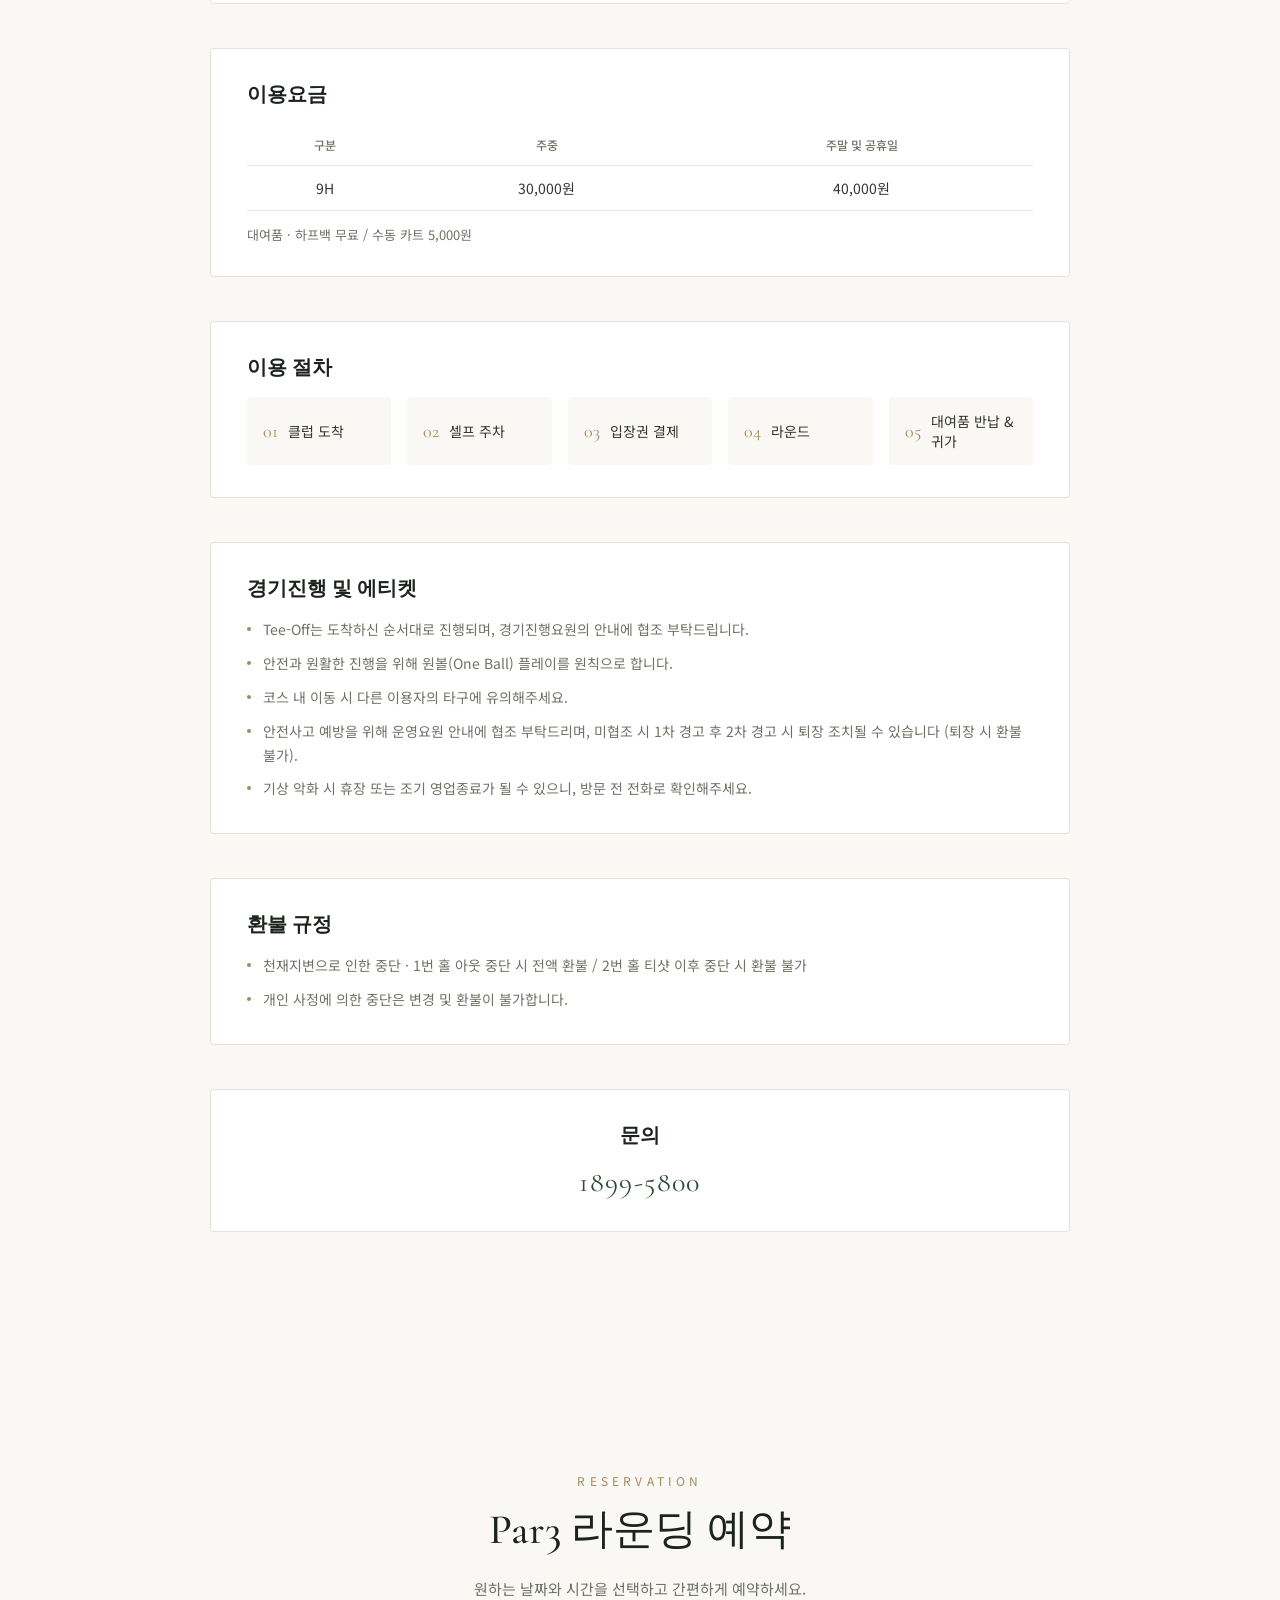
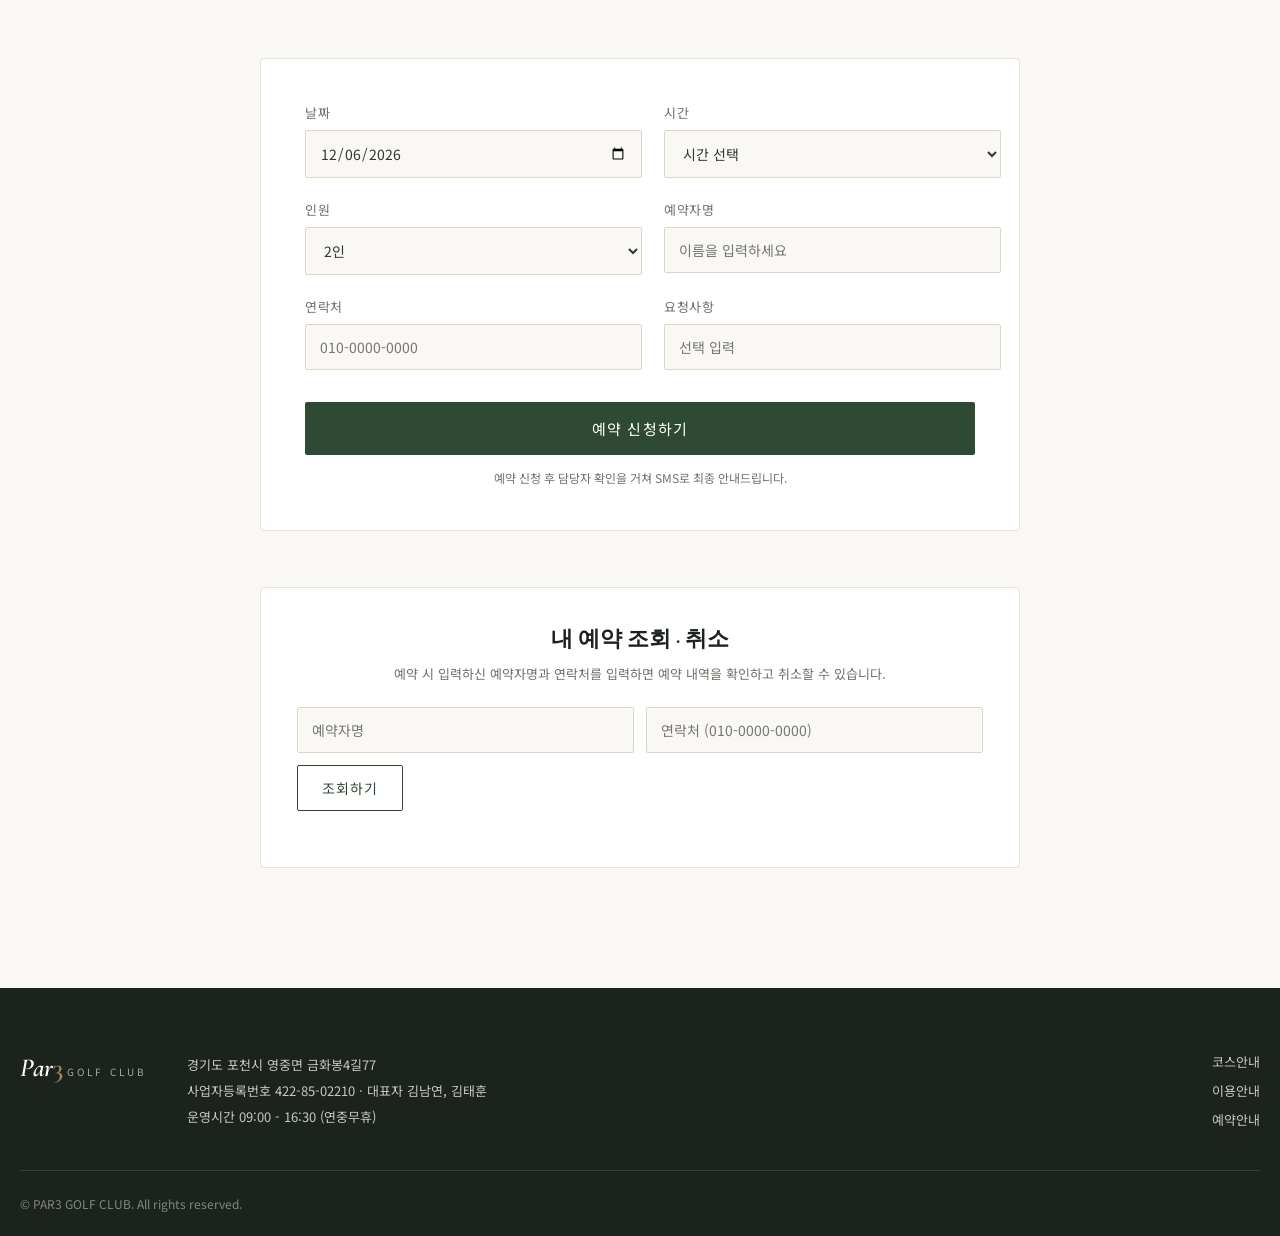
==== commit 8193d5a3: "이미지 소스수정 이미지 소스수정" ====
--- a/index.html
+++ b/index.html
@@ -48,8 +48,14 @@
 <!-- Hero -->
 <section class="hero" id="top">
   <div class="hero-slides" id="heroSlides">
-    <div class="hero-slide is-active" style="background-image: url('C:/Users/user/Desktop/hillmaru_par3-main/images/Par3_image1.png');"></div>
-    <div class="hero-slide" style="background-image: url('C:/Users/user/Desktop/hillmaru_par3-main/images/Par3_image2.png');"></div>
+        <div class="course-map-image">
+      <img src="images/코스.jpg" alt="9홀 코스 배치도" loading="lazy">
+      </div>
+    <!-- <div class="hero-slide is-active" style="background-image: url('C:/Users/user/Desktop/hillmaru_par3-main/images/Par3_image1.png');"></div> -->
+    <div class="hero-slide is-active" img src="images/Par3_image1.jpg"></div>
+    <!-- <div class="hero-slide" style="background-image: url('C:/Users/user/Desktop/hillmaru_par3-main/images/Par3_image2.png');"></div> -->
+    <div class="hero-slide" img src="images/Par3_image2.jpg"></div>
+
   </div>
   <div class="hero-overlay"></div>
 
@@ -92,18 +98,17 @@
 
   <div class="course-grid">
     <article class="course-card">
-      <div class="course-card-img" style="background-image: url('C:/Users/user/Desktop/hillmaru_par3-main/images/Par3_image1.png');"></div>
-
+      <div class="course-card-img" img src="images/Par3_image1.jpg"></div>
       <h3>Hole 1-3 &middot; Water Course</h3>
       <p>워터해저드를 가로지르는 티샷의 긴장감을 즐길 수 있는 구간입니다.</p>
     </article>
     <article class="course-card">
-      <div class="course-card-img" style="background-image: url('C:/Users/user/Desktop/hillmaru_par3-main/images/Par3_image2.png');"></div>
+      <div class="course-card-img" img src="images/Par3_image2.jpg"></div>
       <h3>Hole 4-6 &middot; Bunker Course</h3>
       <p>정교한 그린 공략이 필요한 벙커 지형 중심 구간입니다.</p>
     </article>
     <article class="course-card">
-      <div class="course-card-img" style="background-image: url('C:/Users/user/Desktop/hillmaru_par3-main/images/Par3_image2.png');"></div>
+      <div class="course-card-img" img src="images/Par3_image2.jpg"></div>
       <h3>Hole 7-9 &middot; Sunset Course</h3>
       <p>노을을 배경으로 라운딩을 마무리하는 시그니처 구간입니다.</p>
     </article>
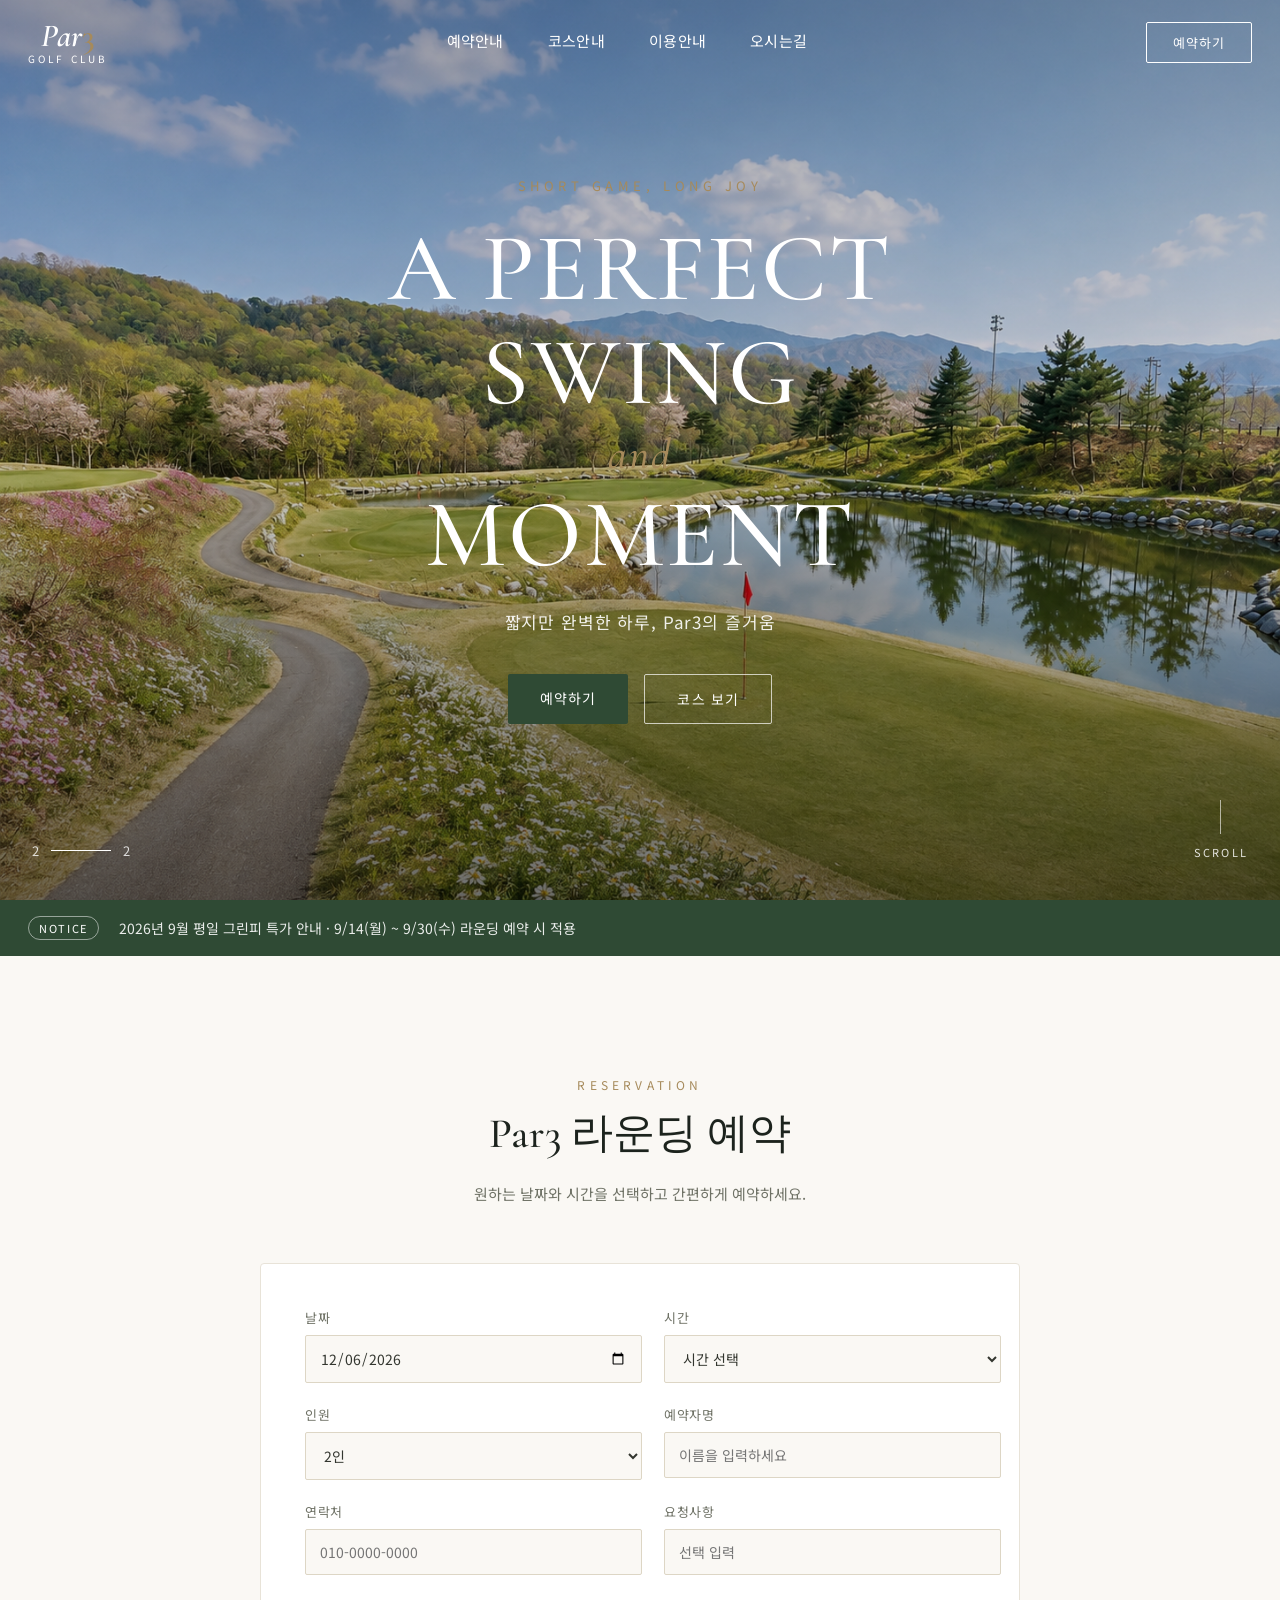
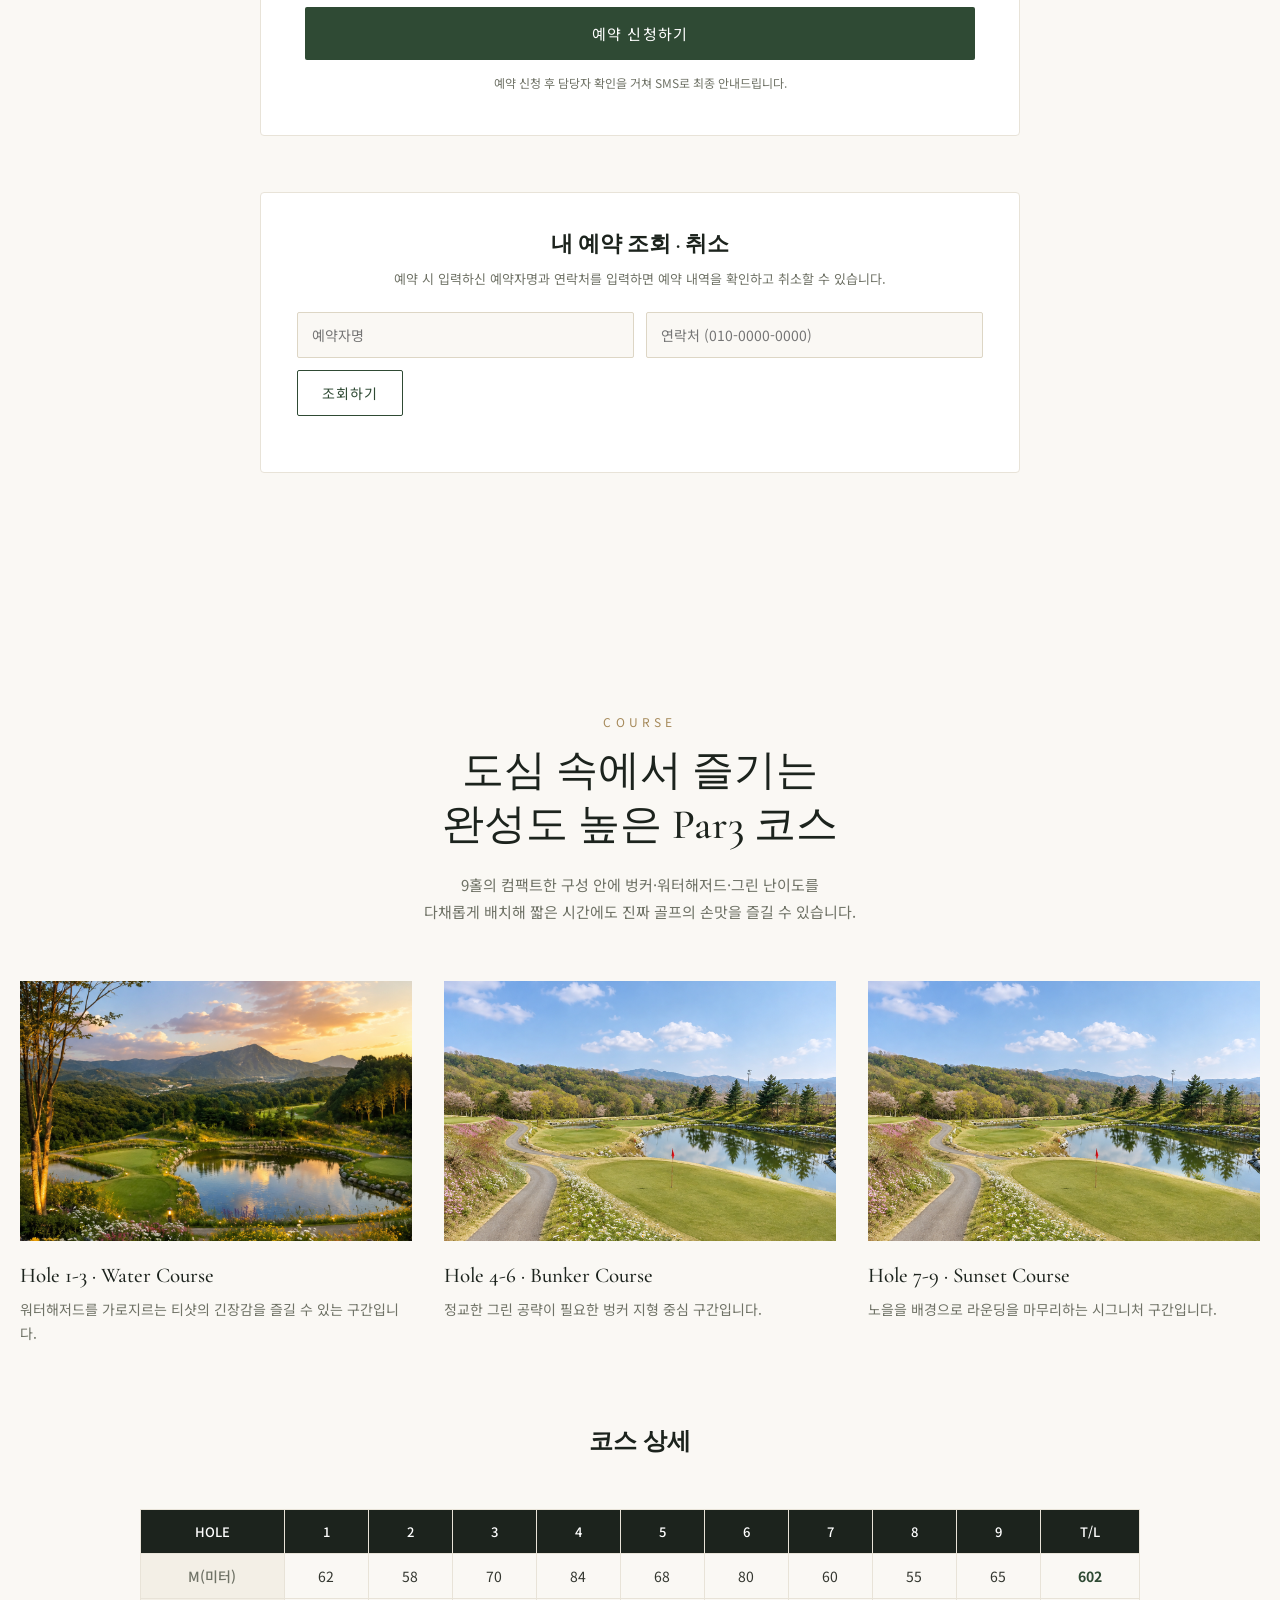
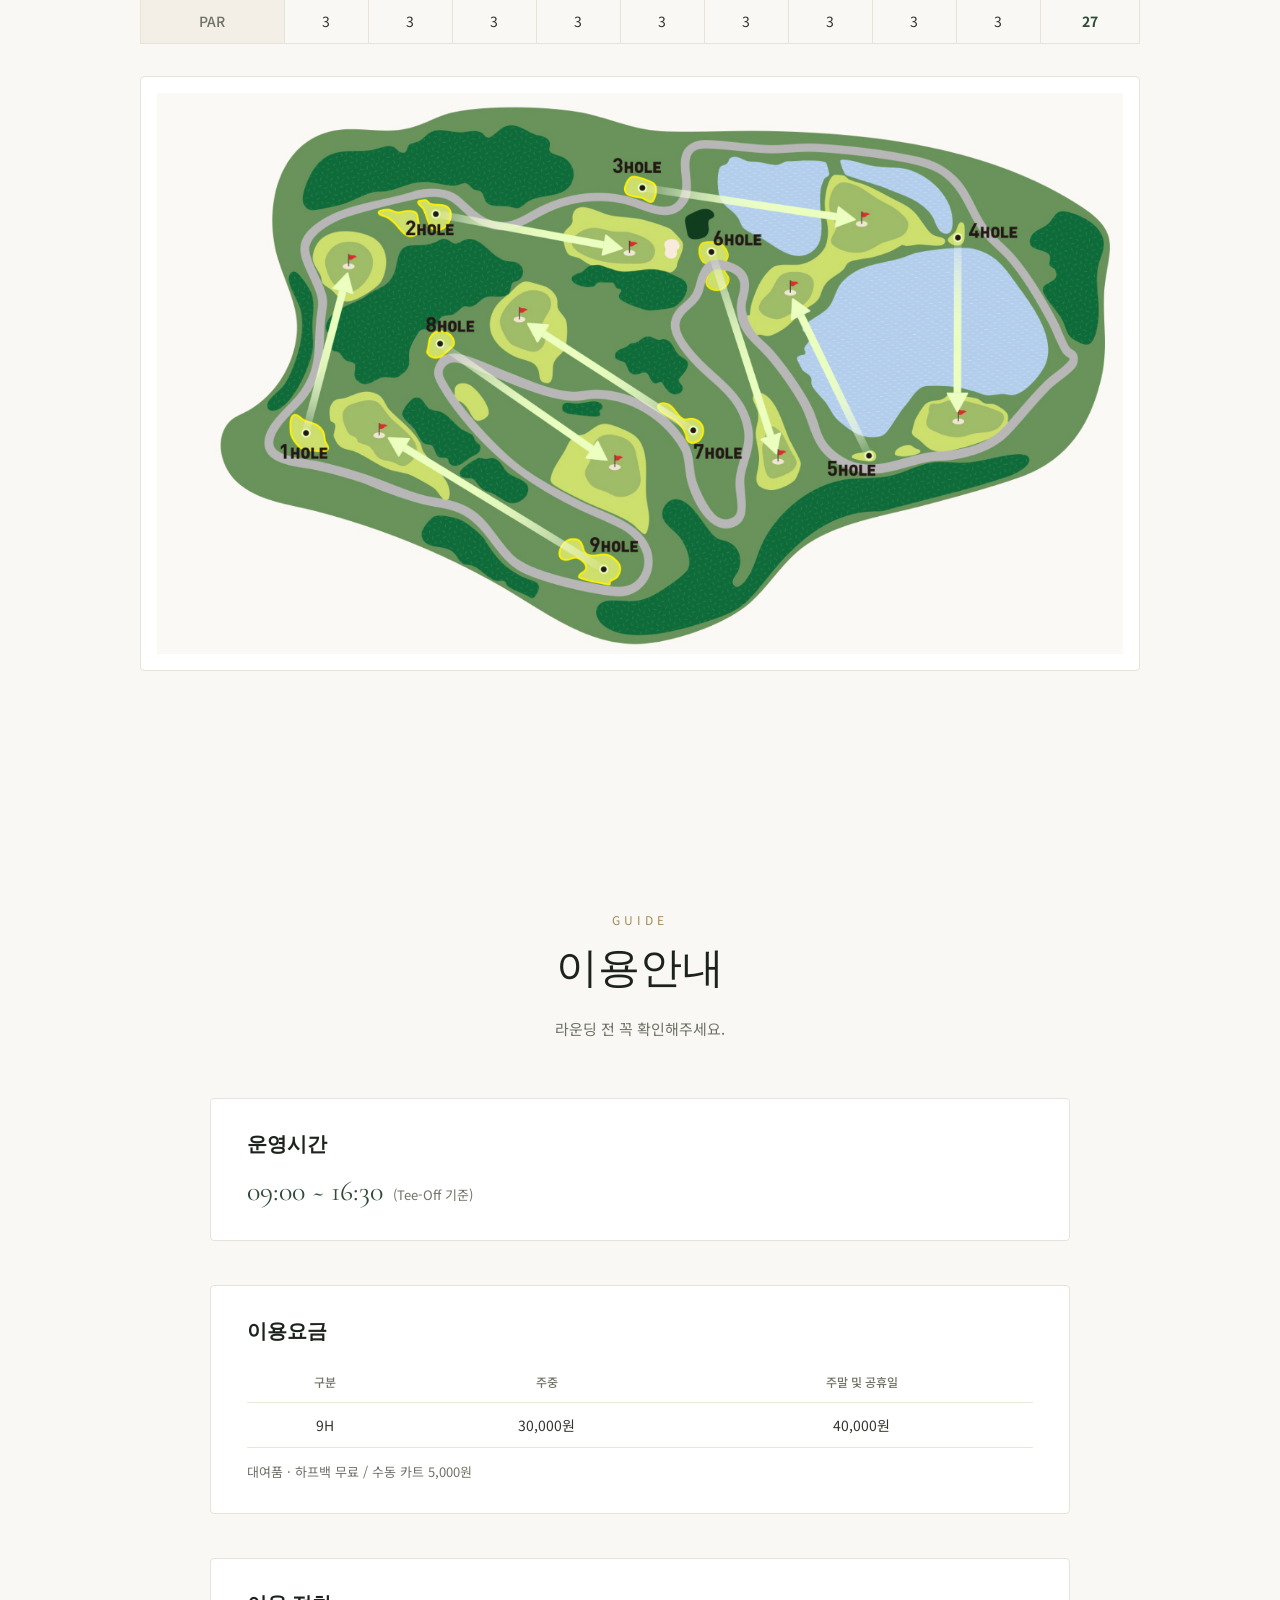
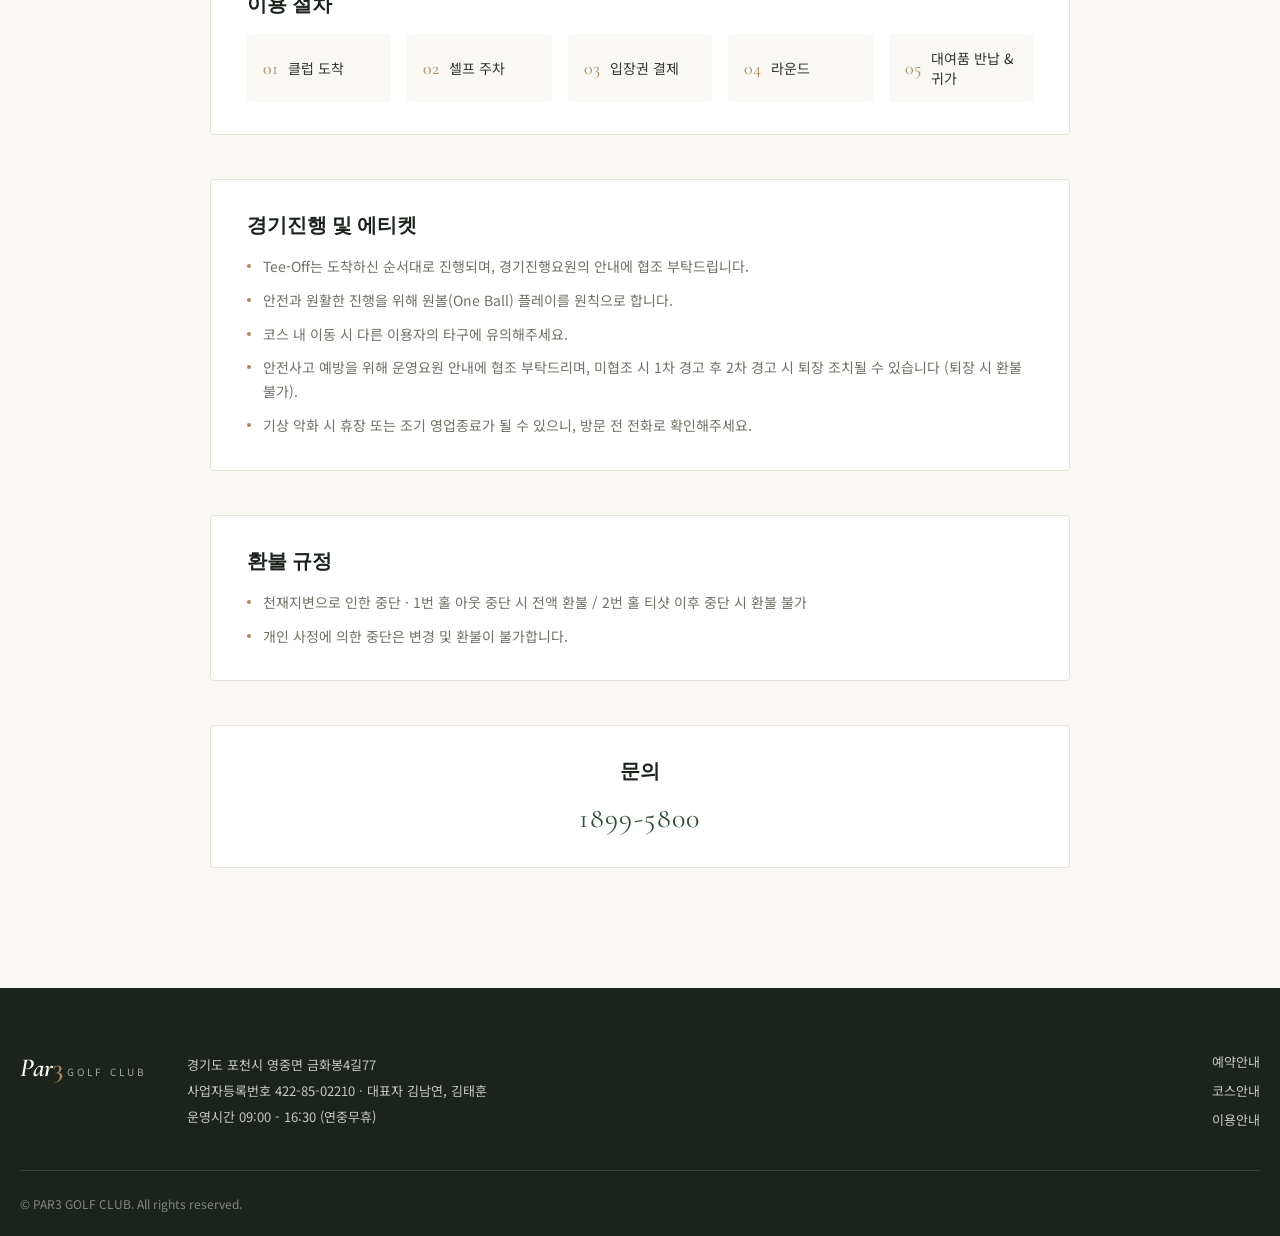
==== commit aa204d8e: "Fix broken image markup and move reservation section above course - Fix hero slides and course cards" ====
--- a/index.html
+++ b/index.html
@@ -24,9 +24,9 @@
     </a>
 
     <nav class="nav" id="mainNav">
+      <a href="#reserve">예약안내</a>
       <a href="#course">코스안내</a>
       <a href="#guide">이용안내</a>
-      <a href="#reserve">예약안내</a>
       <a href="#location">오시는길</a>
     </nav>
 
@@ -38,9 +38,9 @@
 <div class="mobile-nav" id="mobileNav">
   <button class="mobile-nav-close" id="mobileNavClose" aria-label="메뉴 닫기">&times;</button>
   <nav>
+    <a href="#reserve">예약안내</a>
     <a href="#course">코스안내</a>
     <a href="#guide">이용안내</a>
-    <a href="#reserve">예약안내</a>
     <a href="#location">오시는길</a>
   </nav>
 </div>
@@ -48,14 +48,8 @@
 <!-- Hero -->
 <section class="hero" id="top">
   <div class="hero-slides" id="heroSlides">
-        <div class="course-map-image">
-      <img src="images/코스.jpg" alt="9홀 코스 배치도" loading="lazy">
-      </div>
-    <!-- <div class="hero-slide is-active" style="background-image: url('C:/Users/user/Desktop/hillmaru_par3-main/images/Par3_image1.png');"></div> -->
-    <div class="hero-slide is-active" img src="images/Par3_image1.jpg"></div>
-    <!-- <div class="hero-slide" style="background-image: url('C:/Users/user/Desktop/hillmaru_par3-main/images/Par3_image2.png');"></div> -->
-    <div class="hero-slide" img src="images/Par3_image2.jpg"></div>
-
+    <div class="hero-slide is-active" style="background-image:url('images/Par3_image1.png')"></div>
+    <div class="hero-slide" style="background-image:url('images/Par3_image2.png')"></div>
   </div>
   <div class="hero-overlay"></div>
 
@@ -72,7 +66,7 @@
   <div class="hero-pager">
     <span class="hero-pager-current" id="pagerCurrent">1</span>
     <span class="hero-pager-bar"><span id="pagerBar"></span></span>
-    <span class="hero-pager-total">3</span>
+    <span class="hero-pager-total">2</span>
   </div>
 
   <button class="scroll-down" id="scrollDown" aria-label="아래로 스크롤">
@@ -85,6 +79,80 @@
   <div class="notice-inner">
     <span class="notice-tag">NOTICE</span>
     <p>2026년 9월 평일 그린피 특가 안내 · 9/14(월) ~ 9/30(수) 라운딩 예약 시 적용</p>
+  </div>
+</section>
+
+<!-- Reservation -->
+<section class="reserve" id="reserve">
+  <div class="section-head">
+    <p class="section-eyebrow">RESERVATION</p>
+    <h2>Par3 라운딩 예약</h2>
+    <p class="section-desc">원하는 날짜와 시간을 선택하고 간편하게 예약하세요.</p>
+  </div>
+
+  <form class="reserve-form" id="reserveForm" novalidate>
+    <div class="form-grid">
+      <div class="form-field">
+        <label for="rDate">날짜</label>
+        <input type="date" id="rDate" name="date" required>
+      </div>
+      <div class="form-field">
+        <label for="rTime">시간</label>
+        <select id="rTime" name="time" required>
+          <option value="">시간 선택</option>
+        </select>
+      </div>
+      <div class="form-field">
+        <label for="rPeople">인원</label>
+        <select id="rPeople" name="people" required>
+          <option value="1">1인</option>
+          <option value="2" selected>2인</option>
+          <option value="3">3인</option>
+          <option value="4">4인</option>
+        </select>
+      </div>
+      <div class="form-field">
+        <label for="rName">예약자명</label>
+        <input type="text" id="rName" name="name" placeholder="이름을 입력하세요" required>
+      </div>
+      <div class="form-field">
+        <label for="rPhone">연락처</label>
+        <input type="tel" id="rPhone" name="phone" placeholder="010-0000-0000" required>
+      </div>
+      <div class="form-field">
+        <label for="rRequest">요청사항</label>
+        <input type="text" id="rRequest" name="request" placeholder="선택 입력">
+      </div>
+    </div>
+
+    <p class="form-message" id="formMessage" role="alert"></p>
+    <button type="submit" class="btn btn-solid form-submit">예약 신청하기</button>
+    <p class="form-note">예약 신청 후 담당자 확인을 거쳐 SMS로 최종 안내드립니다.</p>
+  </form>
+
+  <div class="reserve-confirm" id="reserveConfirm">
+    <div class="reserve-confirm-box">
+      <span class="reserve-confirm-icon">&#10003;</span>
+      <h3>예약 신청이 완료되었습니다</h3>
+      <p id="confirmSummary"></p>
+      <button type="button" class="btn btn-outline" id="confirmClose">닫기</button>
+    </div>
+  </div>
+
+  <!-- 예약 조회 / 취소 (본인 예약만) -->
+  <div class="my-reserve">
+    <h3>내 예약 조회 &middot; 취소</h3>
+    <p class="my-reserve-desc">예약 시 입력하신 예약자명과 연락처를 입력하면 예약 내역을 확인하고 취소할 수 있습니다.</p>
+
+    <form class="my-reserve-form" id="myReserveForm" novalidate>
+      <input type="text" id="myName" placeholder="예약자명" required>
+      <input type="tel" id="myPhone" placeholder="연락처 (010-0000-0000)" required>
+      <button type="submit" class="btn btn-outline">조회하기</button>
+    </form>
+
+    <p class="my-reserve-message" id="myReserveMessage" role="alert"></p>
+
+    <div class="my-reserve-results" id="myReserveResults"></div>
   </div>
 </section>
 
@@ -98,17 +166,17 @@
 
   <div class="course-grid">
     <article class="course-card">
-      <div class="course-card-img" img src="images/Par3_image1.jpg"></div>
+      <div class="course-card-img" style="background-image:url('images/Par3_image1.png')"></div>
       <h3>Hole 1-3 &middot; Water Course</h3>
       <p>워터해저드를 가로지르는 티샷의 긴장감을 즐길 수 있는 구간입니다.</p>
     </article>
     <article class="course-card">
-      <div class="course-card-img" img src="images/Par3_image2.jpg"></div>
+      <div class="course-card-img" style="background-image:url('images/Par3_image2.png')"></div>
       <h3>Hole 4-6 &middot; Bunker Course</h3>
       <p>정교한 그린 공략이 필요한 벙커 지형 중심 구간입니다.</p>
     </article>
     <article class="course-card">
-      <div class="course-card-img" img src="images/Par3_image2.jpg"></div>
+      <div class="course-card-img" style="background-image:url('images/Par3_image2.png')"></div>
       <h3>Hole 7-9 &middot; Sunset Course</h3>
       <p>노을을 배경으로 라운딩을 마무리하는 시그니처 구간입니다.</p>
     </article>
@@ -207,80 +275,6 @@
   </div>
 </section>
 
-<!-- Reservation -->
-<section class="reserve" id="reserve">
-  <div class="section-head">
-    <p class="section-eyebrow">RESERVATION</p>
-    <h2>Par3 라운딩 예약</h2>
-    <p class="section-desc">원하는 날짜와 시간을 선택하고 간편하게 예약하세요.</p>
-  </div>
-
-  <form class="reserve-form" id="reserveForm" novalidate>
-    <div class="form-grid">
-      <div class="form-field">
-        <label for="rDate">날짜</label>
-        <input type="date" id="rDate" name="date" required>
-      </div>
-      <div class="form-field">
-        <label for="rTime">시간</label>
-        <select id="rTime" name="time" required>
-          <option value="">시간 선택</option>
-        </select>
-      </div>
-      <div class="form-field">
-        <label for="rPeople">인원</label>
-        <select id="rPeople" name="people" required>
-          <option value="1">1인</option>
-          <option value="2" selected>2인</option>
-          <option value="3">3인</option>
-          <option value="4">4인</option>
-        </select>
-      </div>
-      <div class="form-field">
-        <label for="rName">예약자명</label>
-        <input type="text" id="rName" name="name" placeholder="이름을 입력하세요" required>
-      </div>
-      <div class="form-field">
-        <label for="rPhone">연락처</label>
-        <input type="tel" id="rPhone" name="phone" placeholder="010-0000-0000" required>
-      </div>
-      <div class="form-field">
-        <label for="rRequest">요청사항</label>
-        <input type="text" id="rRequest" name="request" placeholder="선택 입력">
-      </div>
-    </div>
-
-    <p class="form-message" id="formMessage" role="alert"></p>
-    <button type="submit" class="btn btn-solid form-submit">예약 신청하기</button>
-    <p class="form-note">예약 신청 후 담당자 확인을 거쳐 SMS로 최종 안내드립니다.</p>
-  </form>
-
-  <div class="reserve-confirm" id="reserveConfirm">
-    <div class="reserve-confirm-box">
-      <span class="reserve-confirm-icon">&#10003;</span>
-      <h3>예약 신청이 완료되었습니다</h3>
-      <p id="confirmSummary"></p>
-      <button type="button" class="btn btn-outline" id="confirmClose">닫기</button>
-    </div>
-  </div>
-
-  <!-- 예약 조회 / 취소 (본인 예약만) -->
-  <div class="my-reserve">
-    <h3>내 예약 조회 &middot; 취소</h3>
-    <p class="my-reserve-desc">예약 시 입력하신 예약자명과 연락처를 입력하면 예약 내역을 확인하고 취소할 수 있습니다.</p>
-
-    <form class="my-reserve-form" id="myReserveForm" novalidate>
-      <input type="text" id="myName" placeholder="예약자명" required>
-      <input type="tel" id="myPhone" placeholder="연락처 (010-0000-0000)" required>
-      <button type="submit" class="btn btn-outline">조회하기</button>
-    </form>
-
-    <p class="my-reserve-message" id="myReserveMessage" role="alert"></p>
-
-    <div class="my-reserve-results" id="myReserveResults"></div>
-  </div>
-</section>
-
 <!-- Location / Footer -->
 <footer class="footer" id="location">
   <div class="footer-inner">
@@ -294,9 +288,9 @@
       <p>운영시간 09:00 - 16:30 (연중무휴)</p>
     </div>
     <div class="footer-links">
+      <a href="#reserve">예약안내</a>
       <a href="#course">코스안내</a>
       <a href="#guide">이용안내</a>
-      <a href="#reserve">예약안내</a>
     </div>
   </div>
   <p class="footer-copy">&copy; PAR3 GOLF CLUB. All rights reserved.</p>
